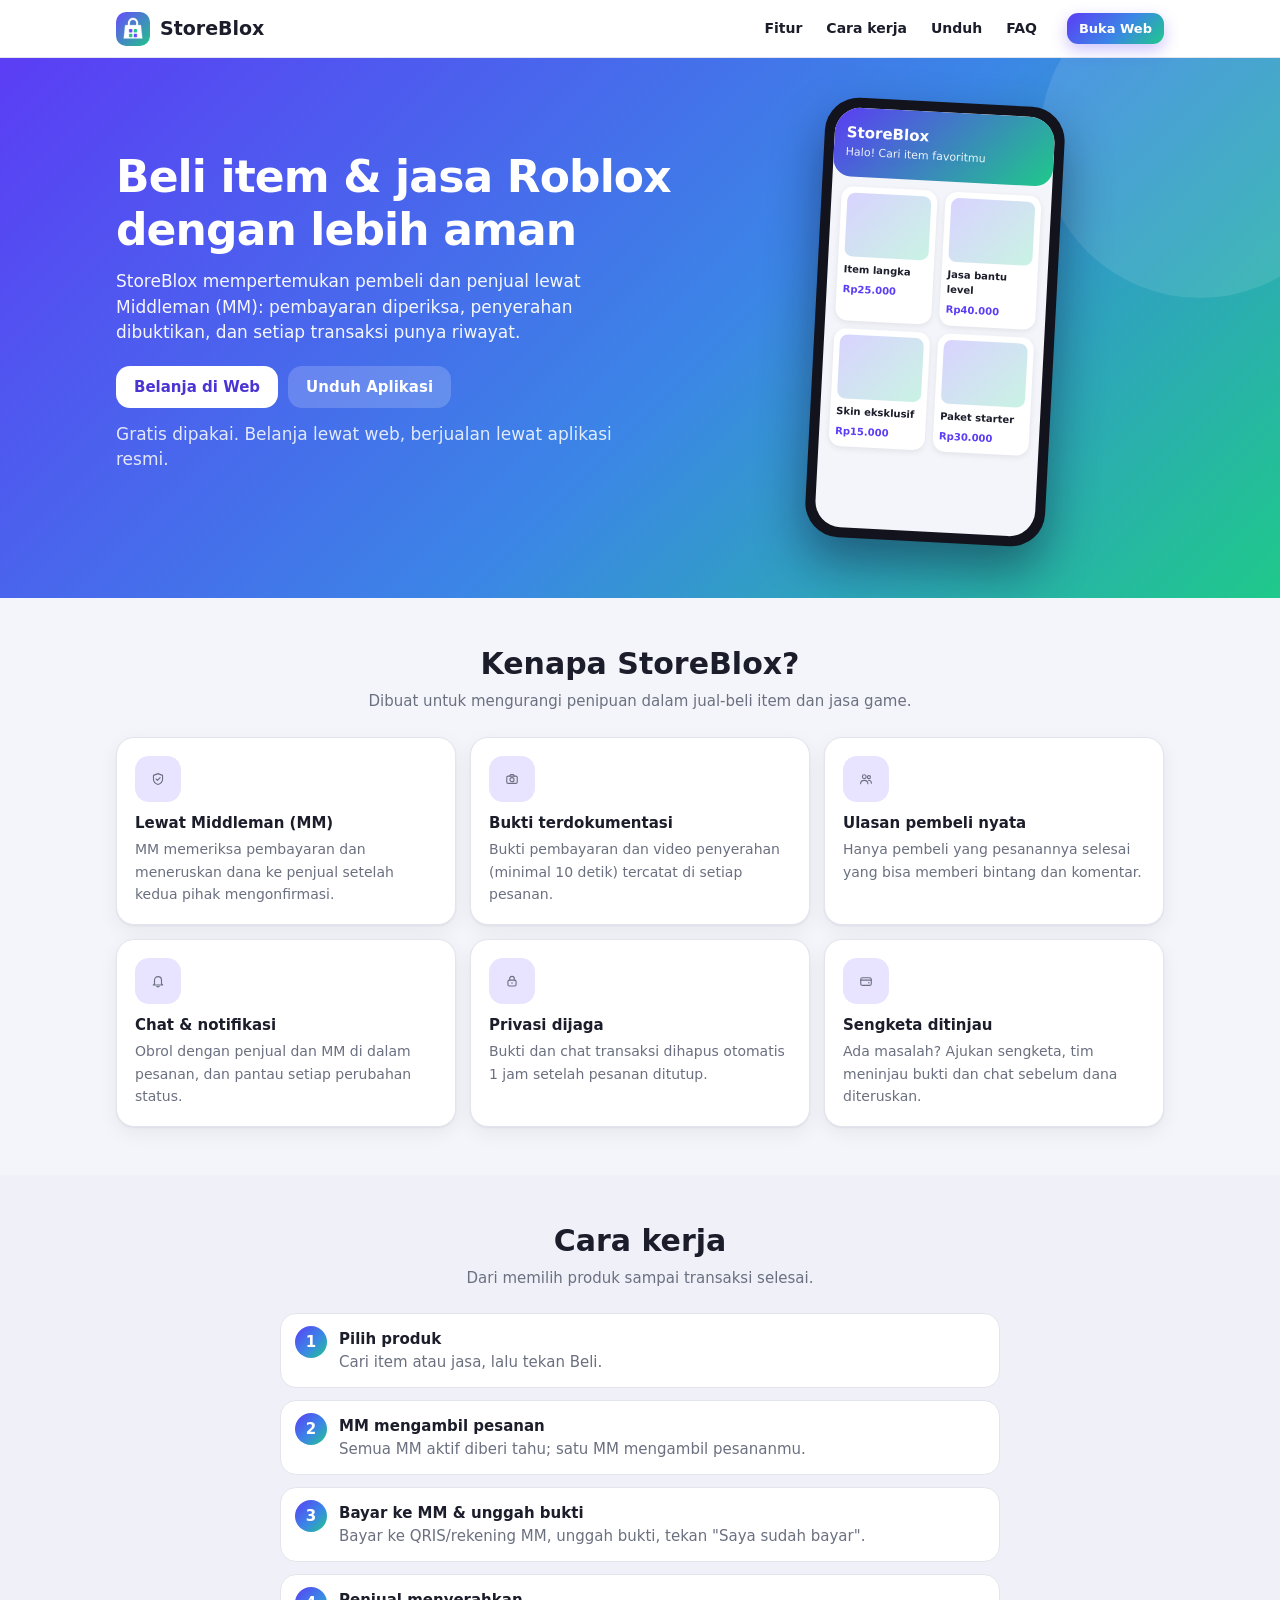
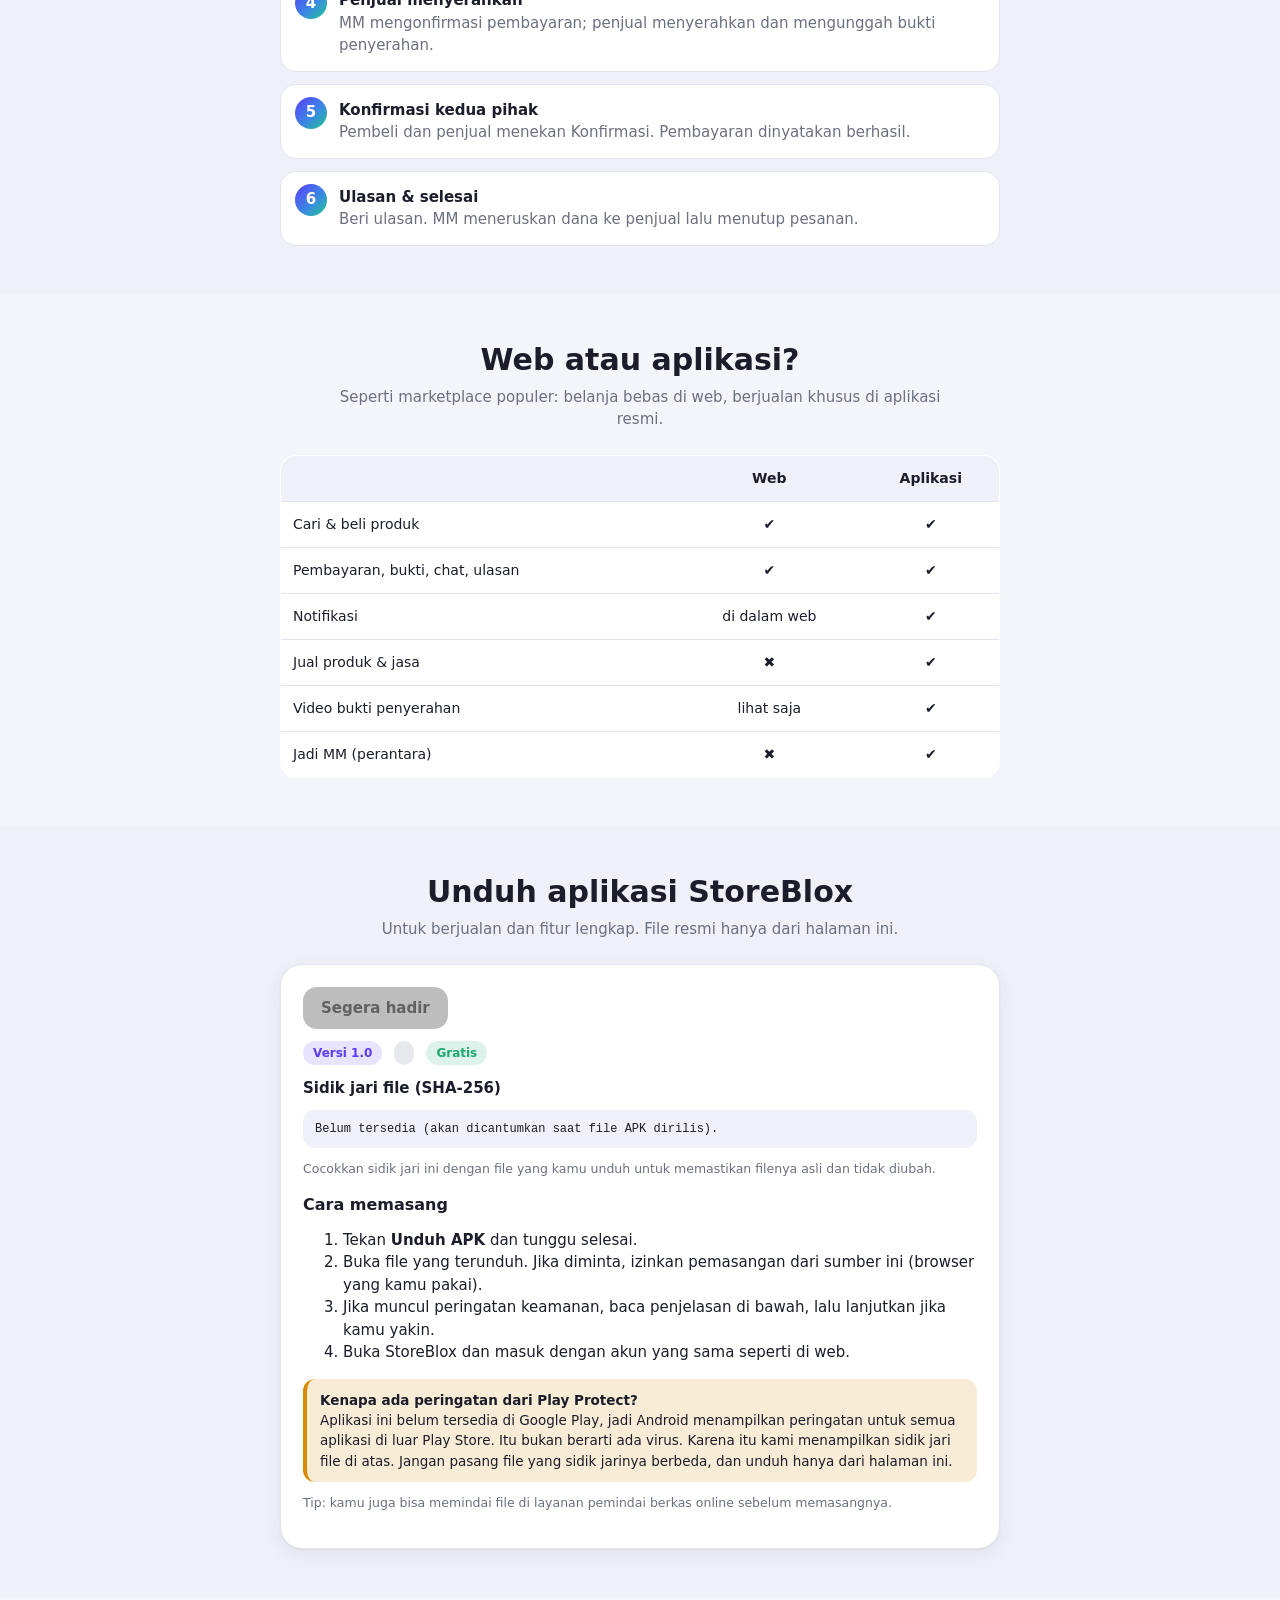
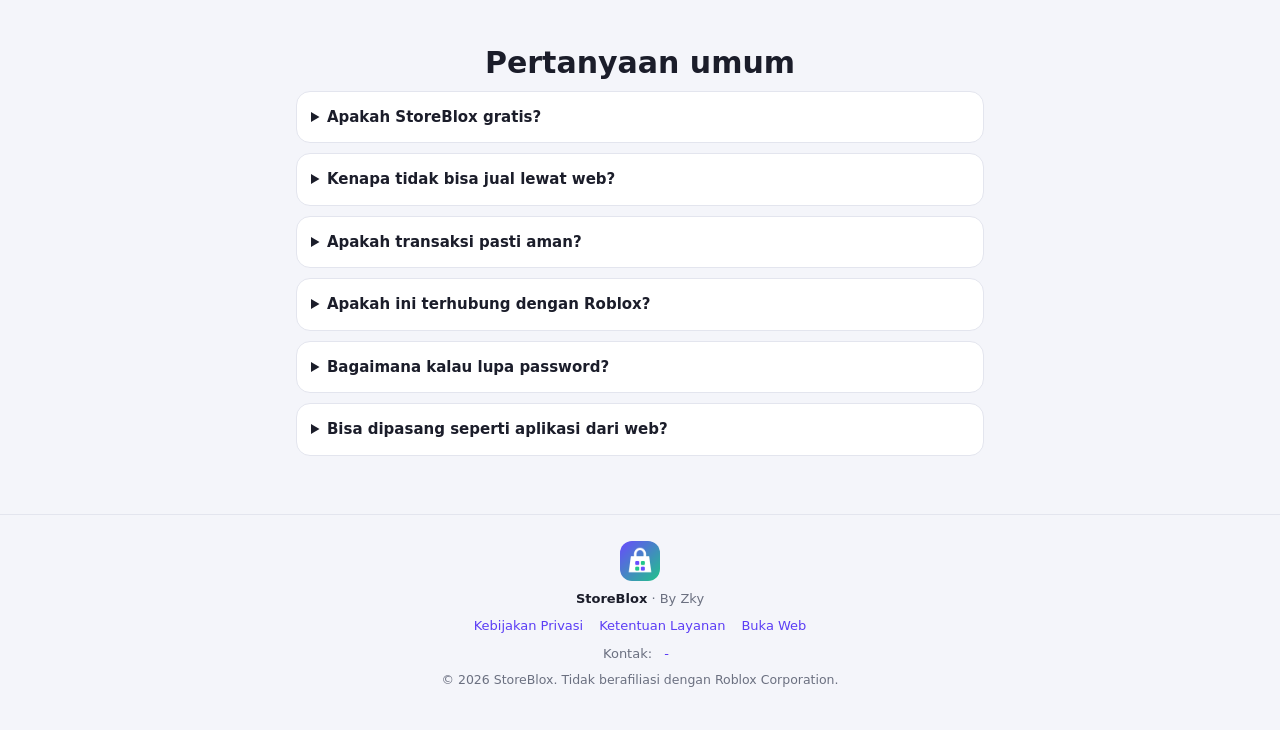
==== index.html @ efaf5c12 "Add files via upload" ====
<!doctype html>
<html lang="id">
<head>
<meta charset="utf-8">
<meta name="viewport" content="width=device-width,initial-scale=1,viewport-fit=cover">
<title>StoreBlox - Beli item &amp; jasa Roblox lewat MM</title>
<meta name="description" content="StoreBlox: marketplace produk dan jasa Roblox dengan Middleman (MM), bukti terdokumentasi, dan ulasan. Belanja lewat web, jual lewat aplikasi.">
<meta name="theme-color" content="#5b3df5">
<meta http-equiv="Content-Security-Policy" content="default-src 'self'; img-src 'self' data:; style-src 'self' 'unsafe-inline'; script-src 'self'; base-uri 'self'; form-action 'self'; object-src 'none'">
<link rel="canonical" href="GANTI_ALAMAT_SITUS/">
<meta property="og:type" content="website">
<meta property="og:title" content="StoreBlox - Beli item &amp; jasa Roblox lewat MM">
<meta property="og:description" content="Marketplace produk dan jasa Roblox dengan Middleman, bukti terdokumentasi, dan ulasan.">
<meta property="og:url" content="GANTI_ALAMAT_SITUS/">
<meta property="og:image" content="GANTI_ALAMAT_SITUS/og-image.png">
<meta name="twitter:card" content="summary_large_image">
<link rel="manifest" href="manifest.webmanifest">
<link rel="icon" href="favicon.png" type="image/png">
<link rel="apple-touch-icon" href="apple-touch-icon.png">
<link rel="stylesheet" href="style.css">
</head>
<body>
<header class="lnav"><div class="in">
  <a class="brand" href="index.html"><img src="icon-192.png" alt="" width="34" height="34"><span>StoreBlox</span></a>
  <nav><a href="#fitur">Fitur</a><a href="#cara">Cara kerja</a><a href="#unduh">Unduh</a><a href="#faq">FAQ</a></nav>
  <a class="btn btn-pri btn-sm cta" href="app.html">Buka Web</a>
</div></header>

<section class="lhero"><div class="wrap">
  <div>
    <h1>Beli item &amp; jasa Roblox dengan lebih aman</h1>
    <p>StoreBlox mempertemukan pembeli dan penjual lewat Middleman (MM): pembayaran diperiksa, penyerahan dibuktikan, dan setiap transaksi punya riwayat.</p>
    <div class="btns">
      <a class="btn btn-w" href="app.html">Belanja di Web</a>
      <a class="btn btn-o" href="#unduh">Unduh Aplikasi</a>
    </div>
    <p class="small" style="margin-top:14px;opacity:.85">Gratis dipakai. Belanja lewat web, berjualan lewat aplikasi resmi.</p>
  </div>
  <div class="phone" aria-hidden="true"><div class="scr">
    <div class="hb">StoreBlox<div style="font-weight:400;font-size:11px;opacity:.9">Halo! Cari item favoritmu</div></div>
    <div class="g">
      <div class="it"><i></i><b>Item langka</b><span>Rp25.000</span></div>
      <div class="it"><i></i><b>Jasa bantu level</b><span>Rp40.000</span></div>
      <div class="it"><i></i><b>Skin eksklusif</b><span>Rp15.000</span></div>
      <div class="it"><i></i><b>Paket starter</b><span>Rp30.000</span></div>
    </div>
  </div></div>
</div></section>

<section class="l" id="fitur"><div class="wrap">
  <h2>Kenapa StoreBlox?</h2>
  <p class="lead">Dibuat untuk mengurangi penipuan dalam jual-beli item dan jasa game.</p>
  <div class="feats">
    <div class="feat"><div class="ic"><span class="ico"><svg viewBox="0 0 24 24" aria-hidden="true"><path d="M12 2.8L19.8 5.8V11.8C19.8 16.3 16.5 19.8 12 21.4C7.5 19.8 4.2 16.3 4.2 11.8V5.8Z"/><path d="M8.6 12L11.1 14.5L15.6 9.6"/></svg></span></div><b>Lewat Middleman (MM)</b><span>MM memeriksa pembayaran dan meneruskan dana ke penjual setelah kedua pihak mengonfirmasi.</span></div>
    <div class="feat"><div class="ic"><span class="ico"><svg viewBox="0 0 24 24" aria-hidden="true"><rect x="3" y="7" width="18" height="12.5" rx="2.5"/><path d="M8 7L9.6 4.4H14.4L16 7"/><circle cx="12" cy="13.2" r="3.5"/></svg></span></div><b>Bukti terdokumentasi</b><span>Bukti pembayaran dan video penyerahan (minimal 10 detik) tercatat di setiap pesanan.</span></div>
    <div class="feat"><div class="ic"><span class="ico"><svg viewBox="0 0 24 24" aria-hidden="true"><circle cx="9" cy="8" r="3.2"/><path d="M2.8 20C2.8 16.3 5.4 14.4 9 14.4C12.6 14.4 15.2 16.3 15.2 20"/><circle cx="17" cy="8.8" r="2.6"/><path d="M16.2 14.2C19.2 14.2 21.2 16 21.2 19.4"/></svg></span></div><b>Ulasan pembeli nyata</b><span>Hanya pembeli yang pesanannya selesai yang bisa memberi bintang dan komentar.</span></div>
    <div class="feat"><div class="ic"><span class="ico"><svg viewBox="0 0 24 24" aria-hidden="true"><path d="M6 17V10.5A6 6 0 0 1 18 10.5V17L20 18.8H4Z"/><path d="M10 21.3Q12 23 14 21.3"/></svg></span></div><b>Chat &amp; notifikasi</b><span>Obrol dengan penjual dan MM di dalam pesanan, dan pantau setiap perubahan status.</span></div>
    <div class="feat"><div class="ic"><span class="ico"><svg viewBox="0 0 24 24" aria-hidden="true"><rect x="5" y="10.5" width="14" height="10" rx="2.5"/><path d="M8 10.5V8A4 4 0 0 1 16 8V10.5"/><circle class="f" cx="12" cy="15.3" r="1.3"/></svg></span></div><b>Privasi dijaga</b><span>Bukti dan chat transaksi dihapus otomatis 1 jam setelah pesanan ditutup.</span></div>
    <div class="feat"><div class="ic"><span class="ico"><svg viewBox="0 0 24 24" aria-hidden="true"><rect x="3" y="6.5" width="18" height="13" rx="3"/><path d="M3 10.5H21"/><circle class="f" cx="16.8" cy="15" r="1.3"/></svg></span></div><b>Sengketa ditinjau</b><span>Ada masalah? Ajukan sengketa, tim meninjau bukti dan chat sebelum dana diteruskan.</span></div>
  </div>
</div></section>

<section class="l" id="cara" style="background:var(--soft)"><div class="wrap">
  <h2>Cara kerja</h2>
  <p class="lead">Dari memilih produk sampai transaksi selesai.</p>
  <div class="steps">
    <div><b>Pilih produk</b><br><span class="muted">Cari item atau jasa, lalu tekan Beli.</span></div>
    <div><b>MM mengambil pesanan</b><br><span class="muted">Semua MM aktif diberi tahu; satu MM mengambil pesananmu.</span></div>
    <div><b>Bayar ke MM &amp; unggah bukti</b><br><span class="muted">Bayar ke QRIS/rekening MM, unggah bukti, tekan "Saya sudah bayar".</span></div>
    <div><b>Penjual menyerahkan</b><br><span class="muted">MM mengonfirmasi pembayaran; penjual menyerahkan dan mengunggah bukti penyerahan.</span></div>
    <div><b>Konfirmasi kedua pihak</b><br><span class="muted">Pembeli dan penjual menekan Konfirmasi. Pembayaran dinyatakan berhasil.</span></div>
    <div><b>Ulasan &amp; selesai</b><br><span class="muted">Beri ulasan. MM meneruskan dana ke penjual lalu menutup pesanan.</span></div>
  </div>
</div></section>

<section class="l"><div class="wrap">
  <h2>Web atau aplikasi?</h2>
  <p class="lead">Seperti marketplace populer: belanja bebas di web, berjualan khusus di aplikasi resmi.</p>
  <table class="cmp"><tr><th></th><th>Web</th><th>Aplikasi</th></tr>
    <tr><td>Cari &amp; beli produk</td><td>✔</td><td>✔</td></tr>
    <tr><td>Pembayaran, bukti, chat, ulasan</td><td>✔</td><td>✔</td></tr>
    <tr><td>Notifikasi</td><td>di dalam web</td><td>✔</td></tr>
    <tr><td>Jual produk &amp; jasa</td><td>✖</td><td>✔</td></tr>
    <tr><td>Video bukti penyerahan</td><td>lihat saja</td><td>✔</td></tr>
    <tr><td>Jadi MM (perantara)</td><td>✖</td><td>✔</td></tr>
  </table>
</div></section>

<section class="l" id="unduh" style="background:var(--soft)"><div class="wrap">
  <h2>Unduh aplikasi StoreBlox</h2>
  <p class="lead">Untuk berjualan dan fitur lengkap. File resmi hanya dari halaman ini.</p>
  <div class="dl">
    <a id="apkBtn" class="btn btn-pri btn-block" href="#unduh"><span class="ico"><svg viewBox="0 0 24 24" aria-hidden="true"><path d="M12 3.5V15M7 10.5L12 15.5L17 10.5M4.5 19.5H19.5"/></svg></span><span>Unduh APK</span></a>
    <div class="meta"><span class="chip" id="apkVer">Versi -</span><span class="chip k-sub" id="apkSize"></span><span class="chip k-ok">Gratis</span></div>
    <b>Sidik jari file (SHA-256)</b>
    <div class="hash"><code id="apkHash">-</code><button class="btn btn-soft btn-sm" id="copyHash" type="button">Salin</button></div>
    <p class="small muted">Cocokkan sidik jari ini dengan file yang kamu unduh untuk memastikan filenya asli dan tidak diubah.</p>
    <h3 style="font-size:16px;margin-top:16px">Cara memasang</h3>
    <ol>
      <li>Tekan <b>Unduh APK</b> dan tunggu selesai.</li>
      <li>Buka file yang terunduh. Jika diminta, izinkan pemasangan dari sumber ini (browser yang kamu pakai).</li>
      <li>Jika muncul peringatan keamanan, baca penjelasan di bawah, lalu lanjutkan jika kamu yakin.</li>
      <li>Buka StoreBlox dan masuk dengan akun yang sama seperti di web.</li>
    </ol>
    <div class="notice k-warn" style="margin-top:12px"><b>Kenapa ada peringatan dari Play Protect?</b><br>Aplikasi ini belum tersedia di Google Play, jadi Android menampilkan peringatan untuk semua aplikasi di luar Play Store. Itu bukan berarti ada virus. Karena itu kami menampilkan sidik jari file di atas. Jangan pasang file yang sidik jarinya berbeda, dan unduh hanya dari halaman ini.</div>
    <p class="small muted">Tip: kamu juga bisa memindai file di layanan pemindai berkas online sebelum memasangnya.</p>
  </div>
</div></section>

<section class="l faq" id="faq"><div class="wrap" style="max-width:720px">
  <h2>Pertanyaan umum</h2>
  <details><summary>Apakah StoreBlox gratis?</summary><p>Ya, memakai web dan aplikasi gratis.</p></details>
  <details><summary>Kenapa tidak bisa jual lewat web?</summary><p>Penjual perlu mengunggah foto, merekam video bukti penyerahan, dan menerima notifikasi pesanan, yang paling andal di aplikasi. Web dipakai untuk membeli.</p></details>
  <details><summary>Apakah transaksi pasti aman?</summary><p>Tidak ada sistem yang bisa menjamin 100%. StoreBlox mengurangi risiko lewat MM, bukti, dan peninjauan sengketa. Tetap ikuti aturan: jangan bagikan password, PIN, atau kode OTP, dan bayar hanya ke QRIS/rekening yang tertera di halaman pembayaran pesanan.</p></details>
  <details><summary>Apakah ini terhubung dengan Roblox?</summary><p>Tidak. StoreBlox tidak berafiliasi dengan Roblox Corporation. Jual-beli akun, password, cookie, atau token sesi dilarang.</p></details>
  <details><summary>Bagaimana kalau lupa password?</summary><p>Tekan "Lupa password?" di halaman masuk. Kami mengirim kode ke emailmu untuk membuat password baru.</p></details>
  <details><summary>Bisa dipasang seperti aplikasi dari web?</summary><p>Bisa. Buka <a href="app.html">versi web</a> di Chrome, lalu pilih "Tambahkan ke layar utama".</p></details>
</div></section>

<footer class="lf"><div class="wrap">
  <img src="icon-192.png" alt="" width="40" height="40" style="margin:0 auto 8px;border-radius:12px">
  <div><b style="color:var(--text)">StoreBlox</b> · By Zky</div>
  <div style="margin:8px 0"><a href="privacy.html">Kebijakan Privasi</a><a href="terms.html">Ketentuan Layanan</a><a href="app.html">Buka Web</a></div>
  <div>Kontak: <a id="contactMail" href="#">-</a></div>
  <div class="small" style="margin-top:8px">&copy; <span id="yr">2026</span> StoreBlox. Tidak berafiliasi dengan Roblox Corporation.</div>
</div></footer>
<script src="config.js"></script>
<script src="landing.js"></script>
</body>
</html>
---- style.css ----
/* StoreBlox web - gaya bersama (halaman utama dan aplikasi web) */
:root{
  --pri:#5b3df5;--pri2:#3e27c9;--acc:#1fc98a;--blue:#3b86e6;
  --bg:#f4f5fa;--card:#fff;--text:#1b1d2a;--sub:#6b7080;--line:#e3e5ee;
  --danger:#e5484d;--ok:#1fa971;--warn:#d98a00;--soft:#eff0f8;
  --pri-s:rgba(91,61,245,.14);--ok-s:rgba(31,169,113,.15);--warn-s:rgba(217,138,0,.16);--danger-s:rgba(229,72,77,.14);--sub-s:rgba(107,112,128,.16);
  --shadow:0 1px 2px rgba(20,20,50,.06),0 6px 20px rgba(20,20,50,.06);
  --r:16px;--grad:linear-gradient(135deg,#5b3df5 0%,#3b86e6 55%,#1fc98a 100%);
}
:root[data-theme="dark"]{
  --pri:#7c6bff;--pri2:#4a3bc4;--acc:#3dd68c;
  --bg:#0f1117;--card:#1a1d27;--text:#eceef5;--sub:#9aa0b4;--line:#2a2e3d;
  --danger:#ff6369;--ok:#3dd68c;--warn:#ffb224;--soft:#222637;
  --pri-s:rgba(124,107,255,.2);--ok-s:rgba(61,214,140,.18);--warn-s:rgba(255,178,36,.18);--danger-s:rgba(255,99,105,.18);--sub-s:rgba(154,160,180,.2);
  --shadow:0 1px 2px rgba(0,0,0,.4),0 6px 20px rgba(0,0,0,.35);
}
@media (prefers-color-scheme:dark){
  :root:not([data-theme="light"]){
    --pri:#7c6bff;--pri2:#4a3bc4;--acc:#3dd68c;
    --bg:#0f1117;--card:#1a1d27;--text:#eceef5;--sub:#9aa0b4;--line:#2a2e3d;
    --danger:#ff6369;--ok:#3dd68c;--warn:#ffb224;--soft:#222637;
    --pri-s:rgba(124,107,255,.2);--ok-s:rgba(61,214,140,.18);--warn-s:rgba(255,178,36,.18);--danger-s:rgba(255,99,105,.18);--sub-s:rgba(154,160,180,.2);
    --shadow:0 1px 2px rgba(0,0,0,.4),0 6px 20px rgba(0,0,0,.35);
  }
}
*{box-sizing:border-box;-webkit-tap-highlight-color:transparent}
html{scroll-behavior:smooth}
body{margin:0;background:var(--bg);color:var(--text);font:15px/1.5 system-ui,-apple-system,"Segoe UI",Roboto,Arial,sans-serif;-webkit-font-smoothing:antialiased}
a{color:var(--pri);text-decoration:none}
img{max-width:100%;display:block}
button,input,textarea,select{font:inherit;color:inherit}
h1,h2,h3{line-height:1.2;margin:0}
.wrap{width:100%;max-width:1080px;margin:0 auto;padding:0 16px}
.muted{color:var(--sub)}
.small{font-size:12.5px}
.center{text-align:center}
.hidden{display:none!important}

/* tombol */
.btn{display:inline-flex;align-items:center;justify-content:center;gap:8px;border:0;border-radius:14px;padding:12px 18px;font-weight:700;cursor:pointer;transition:transform .12s,box-shadow .12s,opacity .12s;text-decoration:none;line-height:1.2}
.btn:active{transform:scale(.96)}
.btn[disabled],.btn.disabled{opacity:.55;pointer-events:none}
.btn-pri{background:var(--grad);color:#fff;box-shadow:0 6px 16px rgba(91,61,245,.3)}
.btn-soft{background:var(--pri-s);color:var(--pri)}
.btn-ghost{background:transparent;color:var(--text);border:1px solid var(--line)}
.btn-danger{background:var(--danger-s);color:var(--danger)}
.btn-yellow{background:#ffc107;color:#000}
.btn-gray{background:#bdbdbd;color:#616161}
.btn-block{display:flex;width:100%}
.btn-sm{padding:8px 12px;font-size:13px;border-radius:11px}

/* ikon */
.ico{display:inline-flex;vertical-align:middle}
.ico svg{width:1em;height:1em;fill:none;stroke:currentColor;stroke-width:1.9;stroke-linecap:round;stroke-linejoin:round}
.ico svg .f{fill:currentColor;stroke:none}

/* kartu, chip */
.card{background:var(--card);border:1px solid var(--line);border-radius:var(--r);padding:14px;box-shadow:var(--shadow);margin:10px 0}
.chip{display:inline-block;padding:3px 10px;border-radius:999px;font-size:12px;font-weight:700;background:var(--pri-s);color:var(--pri);margin:2px 4px 2px 0}
.chip.k-ok{background:var(--ok-s);color:var(--ok)}.chip.k-warn{background:var(--warn-s);color:var(--warn)}.chip.k-danger{background:var(--danger-s);color:var(--danger)}.chip.k-sub{background:var(--sub-s);color:var(--sub)}
.chips{display:flex;gap:8px;overflow-x:auto;padding:4px 0 8px;scrollbar-width:none}
.chips::-webkit-scrollbar{display:none}
.chips .chip{white-space:nowrap;cursor:pointer;padding:7px 14px;font-size:13px;border:1px solid transparent;background:var(--soft);color:var(--text)}
.chips .chip.on{background:var(--grad);color:#fff}
.notice{border-radius:12px;padding:11px 13px;margin:10px 0;font-size:13.5px;background:var(--pri-s);color:var(--text);border-left:4px solid var(--pri)}
.notice.k-ok{background:var(--ok-s);border-left-color:var(--ok)}.notice.k-warn{background:var(--warn-s);border-left-color:var(--warn)}.notice.k-danger{background:var(--danger-s);border-left-color:var(--danger)}
.grid{display:grid;grid-template-columns:repeat(2,1fr);gap:12px}
@media (min-width:640px){.grid{grid-template-columns:repeat(3,1fr)}}
@media (min-width:900px){.grid{grid-template-columns:repeat(4,1fr)}}
h2.sec{font-size:17px;margin:20px 0 8px}

/* ====== APLIKASI WEB ====== */
#splash{position:fixed;top:0;right:0;bottom:0;left:0;z-index:100;display:flex;flex-direction:column;align-items:center;justify-content:center;background:linear-gradient(135deg,#5b3df5,#3b86e6 55%,#1fc98a);transition:opacity .4s}
#splash.out{opacity:0;pointer-events:none}
#splash .logo{width:112px;height:112px;animation:pop .7s cubic-bezier(.2,1.4,.4,1) both}
#splash .bot{position:absolute;bottom:44px;text-align:center}
#splash b{display:block;font-size:26px;color:#07070e;letter-spacing:.03em}
#splash span{font-size:13px;color:#2d3042}
@keyframes pop{from{transform:scale(.6);opacity:0}to{transform:scale(1);opacity:1}}
.topbar{position:sticky;top:0;z-index:20;background:var(--grad);color:#fff;border-radius:0 0 22px 22px;box-shadow:0 4px 18px rgba(40,30,120,.25)}
.topbar .in{display:flex;align-items:center;gap:10px;max-width:1080px;margin:0 auto;padding:12px 14px 14px}
.brand{display:flex;align-items:center;gap:10px;color:#fff;font-weight:800;font-size:19px}
.brand img{width:34px;height:34px;border-radius:10px;background:#fff}
.tb-search{flex:1;display:none}
.tb-search input{width:100%;border:0;border-radius:12px;padding:10px 14px;background:rgba(255,255,255,.95);color:#1b1d2a;outline:0}
@media (min-width:760px){.tb-search{display:block}.nav-d{display:flex!important}}
.nav-d{display:none;gap:4px}
.nav-d a{color:#fff;padding:8px 12px;border-radius:10px;font-weight:600;font-size:14px;opacity:.9}
.nav-d a.on{background:rgba(255,255,255,.2);opacity:1}
.tb-sp{flex:1}
.ib{position:relative;background:rgba(255,255,255,.18);border:0;color:#fff;width:40px;height:40px;border-radius:12px;font-size:21px;cursor:pointer;display:inline-flex;align-items:center;justify-content:center}
.ib .badge{position:absolute;top:-4px;right:-4px;min-width:18px;height:18px;border-radius:9px;background:#ffc107;color:#000;font-size:11px;font-weight:800;display:flex;align-items:center;justify-content:center;padding:0 4px}
main{max-width:1080px;margin:0 auto;padding:14px 14px 96px}
.bnav{position:fixed;left:0;right:0;bottom:0;z-index:20;display:flex;background:var(--card);border-top:1px solid var(--line);padding:6px 4px calc(6px + env(safe-area-inset-bottom))}
@media (min-width:760px){.bnav{display:none}main{padding-bottom:40px}}
.bnav a{flex:1;display:flex;flex-direction:column;align-items:center;gap:2px;color:var(--sub);font-size:11px;padding:4px 0;border-radius:14px;transition:transform .15s}
.bnav a .ico{font-size:24px;padding:3px 16px;border-radius:14px;transition:background .2s,transform .25s}
.bnav a.on{color:var(--pri);font-weight:700}
.bnav a.on .ico{background:var(--pri-s);animation:bounce .3s}
.bnav a:active{transform:scale(.94)}
@keyframes bounce{0%{transform:scale(.8)}60%{transform:scale(1.1)}100%{transform:scale(1)}}
.hero{background:var(--grad);color:#fff;border-radius:22px;padding:20px;box-shadow:0 10px 26px rgba(91,61,245,.28);position:relative;overflow:hidden}
.hero:after{content:"";position:absolute;right:-40px;top:-40px;width:160px;height:160px;border-radius:50%;background:rgba(255,255,255,.12)}
.hero h1{font-size:22px}.hero p{margin:6px 0 0;opacity:.92}
.pcard{background:var(--card);border:1px solid var(--line);border-radius:var(--r);overflow:hidden;box-shadow:var(--shadow);cursor:pointer;transition:transform .15s;display:flex;flex-direction:column}
.pcard:active{transform:scale(.97)}
.pcard .im{position:relative;height:0;padding-bottom:100%;background:var(--soft);color:var(--sub);font-size:34px;overflow:hidden}
.pcard .im>*{position:absolute;left:0;top:0;width:100%;height:100%}
.pcard .im .ico{display:flex;align-items:center;justify-content:center}
.pcard .im img{object-fit:cover}
.pcard .bd{padding:10px 11px 12px}
.pcard .t{font-weight:700;font-size:14px;display:-webkit-box;-webkit-line-clamp:2;-webkit-box-orient:vertical;overflow:hidden;min-height:2.6em}
.pcard .p{color:var(--pri);font-weight:800;margin-top:4px}
.pcard .s{font-size:12px;color:var(--sub);margin-top:2px}
.gal .main{position:relative;height:0;padding-bottom:75%;border-radius:18px;overflow:hidden;background:var(--soft);font-size:48px;color:var(--sub)}
.gal .main>*{position:absolute;left:0;top:0;width:100%;height:100%}
.gal .main .ico{display:flex;align-items:center;justify-content:center}
.gal .main img{object-fit:contain;background:#000}
.gal .th{display:flex;gap:8px;margin-top:8px;overflow-x:auto}
.gal .th img{width:64px;height:64px;object-fit:cover;border-radius:10px;border:2px solid transparent;cursor:pointer}
.gal .th img.on{border-color:var(--pri)}
.price{font-size:26px;font-weight:800;color:var(--pri);margin:6px 0}
.row{display:flex;align-items:center;gap:12px;padding:12px;background:var(--card);border:1px solid var(--line);border-radius:var(--r);margin:8px 0;box-shadow:var(--shadow);cursor:pointer;transition:transform .15s}
.row:active{transform:scale(.98)}
.row .ic{width:44px;height:44px;border-radius:14px;background:var(--pri-s);color:var(--pri);display:flex;align-items:center;justify-content:center;font-size:22px;flex:none}
.row .tx{flex:1;min-width:0}.row .tx b{display:block}.row .tx span{display:block;color:var(--sub);font-size:12.5px;white-space:pre-line}
.row .ch{color:var(--sub);font-size:18px}
.field{display:flex;align-items:center;gap:10px;background:var(--soft);border:1.5px solid transparent;border-radius:14px;padding:0 12px;margin:10px 0;transition:border-color .15s,background .15s}
.field:focus-within{background:var(--card);border-color:var(--pri)}
.field .ico{color:var(--sub);font-size:20px}
.field input,.field textarea{flex:1;border:0;background:transparent;outline:0;padding:14px 0;min-width:0}
.field textarea{resize:vertical;min-height:90px}
.field.ta{align-items:flex-start}.field.ta .ico{margin-top:14px}
.eye{background:none;border:0;cursor:pointer;color:var(--sub);font-size:20px;display:flex}
.otp input{text-align:center;font-size:28px;font-weight:800;letter-spacing:.3em}
.err{color:var(--danger);font-size:13.5px;min-height:20px;margin:4px 0}
.auth{max-width:440px;margin:0 auto}
.auth .hero{display:flex;align-items:center;gap:14px;margin:6px 0 4px}
.auth .hero img{width:58px;height:58px;border-radius:16px;background:#fff;flex:none;position:relative;z-index:1}
.auth .hero div{position:relative;z-index:1}
.auth h2{font-size:24px;margin:20px 0 6px}
.split{display:flex;gap:8px}.split>*{flex:1}
.pills{display:flex;justify-content:center;gap:10px;margin:18px 0}
.pill{display:inline-flex;align-items:center;gap:6px;background:var(--pri-s);color:var(--pri);border:0;border-radius:20px;padding:8px 14px;font-weight:700;font-size:12.5px;cursor:pointer}
.badge-ic{width:72px;height:72px;border-radius:26px;background:linear-gradient(135deg,#5b3df5,#1fc98a);color:#fff;display:flex;align-items:center;justify-content:center;font-size:34px;margin:22px auto 6px;box-shadow:0 8px 20px rgba(91,61,245,.3)}
.ldr{display:inline-block;width:46px;height:46px;position:relative;animation:spin 1.8s linear infinite}
.ldr i{position:absolute;width:15px;height:15px;border-radius:5px;animation:pulse 1.8s ease-in-out infinite}
.ldr i:nth-child(1){left:3px;top:3px;background:#5b3df5}
.ldr i:nth-child(2){right:3px;top:3px;background:#3b86e6;animation-delay:.3s}
.ldr i:nth-child(3){right:3px;bottom:3px;background:#2fb7a2;animation-delay:.6s}
.ldr i:nth-child(4){left:3px;bottom:3px;background:#1fc98a;animation-delay:.9s}
@keyframes spin{to{transform:rotate(360deg)}}
@keyframes pulse{0%,100%{transform:scale(.6)}50%{transform:scale(1)}}
.load{display:flex;justify-content:center;padding:40px 0}
.scrim{position:fixed;top:0;right:0;bottom:0;left:0;z-index:60;background:rgba(0,0,0,.5);display:flex;align-items:center;justify-content:center;padding:16px;animation:fade .18s}
@keyframes fade{from{opacity:0}to{opacity:1}}
.scrim.bottom{align-items:flex-end}
.modal{background:var(--card);border-radius:22px;padding:20px;width:100%;max-width:440px;box-shadow:0 20px 50px rgba(0,0,0,.35);animation:up .25s cubic-bezier(.2,.9,.3,1.1);max-height:90vh;overflow:auto}
@keyframes up{from{transform:translateY(30px);opacity:0}to{transform:none;opacity:1}}
.modal h3{font-size:18px;margin-bottom:8px}
.modal .acts{display:flex;gap:8px;margin-top:14px}.modal .acts .btn{flex:1}
.success{width:120px;height:120px;margin:0 auto}
.success circle{fill:none;stroke:#1fc98a;stroke-width:6;stroke-linecap:round;stroke-dasharray:283;stroke-dashoffset:283;animation:dash .55s ease forwards;transform:rotate(-90deg);transform-origin:50% 50%}
.success path{fill:none;stroke:#1fc98a;stroke-width:7;stroke-linecap:round;stroke-linejoin:round;stroke-dasharray:70;stroke-dashoffset:70;animation:dash .4s .45s ease forwards}
@keyframes dash{to{stroke-dashoffset:0}}
#toasts{position:fixed;left:0;right:0;bottom:84px;z-index:90;display:flex;flex-direction:column;align-items:center;gap:8px;pointer-events:none}
.toast{background:#1b1d2a;color:#fff;padding:10px 16px;border-radius:12px;font-size:14px;max-width:90%;box-shadow:0 8px 20px rgba(0,0,0,.3);animation:up .2s}
.toast.bad{background:#b3262b}.toast.good{background:#13795b}
.bub{max-width:82%;padding:8px 12px;border-radius:14px;margin:6px 0;background:var(--soft);font-size:14px;white-space:pre-wrap;word-break:break-word}
.bub small{display:block;color:var(--sub);font-size:11px;margin-bottom:2px}
.bub.me{margin-left:auto;background:var(--pri-s)}
.stars{color:#f5a623;letter-spacing:2px}
.starpick{display:flex;gap:6px;justify-content:center;font-size:34px;margin:10px 0}
.starpick span{cursor:pointer;color:var(--line)}.starpick span.on{color:#f5a623}
.proof img,.proof video{width:100%;border-radius:12px;max-height:340px;object-fit:contain;background:#000}
.qr{max-width:300px;margin:8px auto;border-radius:14px;background:#fff;padding:8px}
.tl{border-left:2px solid var(--line);margin:8px 0 8px 8px;padding-left:14px}
.tl div{margin:8px 0;position:relative}.tl div:before{content:"";position:absolute;left:-20px;top:6px;width:10px;height:10px;border-radius:50%;background:var(--pri)}
.tl b{display:block}.tl span{color:var(--sub);font-size:12.5px}
.sellbox{background:var(--grad);color:#fff;border-radius:var(--r);padding:16px;margin:14px 0}
.sellbox .btn{background:#fff;color:var(--pri);margin-top:10px}

/* ====== HALAMAN UTAMA (index.html) ====== */
.lnav{position:sticky;top:0;z-index:30;background:var(--card);border-bottom:1px solid var(--line)}
.lnav .in{display:flex;align-items:center;gap:12px;max-width:1080px;margin:0 auto;padding:10px 16px}
.lnav .brand{color:var(--text)}
.lnav nav{display:none;gap:4px;margin-left:auto}
.lnav nav a{color:var(--text);padding:8px 10px;border-radius:10px;font-weight:600;font-size:14px}
.lnav .cta{margin-left:auto}
@media (min-width:820px){.lnav nav{display:flex}.lnav .cta{margin-left:8px}}
.lhero{background:var(--grad);color:#fff;padding:44px 0 56px;position:relative;overflow:hidden}
.lhero:before{content:"";position:absolute;right:-80px;top:-80px;width:320px;height:320px;border-radius:50%;background:rgba(255,255,255,.1)}
.lhero .wrap{display:grid;gap:28px;align-items:center;position:relative}
@media (min-width:820px){.lhero .wrap{grid-template-columns:1.1fr .9fr}}
.lhero h1{font-size:clamp(28px,5vw,44px);letter-spacing:-.02em}
.lhero p{font-size:17px;opacity:.95;margin:12px 0 20px;max-width:520px}
.lhero .btns{display:flex;gap:10px;flex-wrap:wrap}
.lhero .btn-w{background:#fff;color:#4a35d4}
.lhero .btn-o{background:rgba(255,255,255,.18);color:#fff}
.phone{width:240px;margin:0 auto;border-radius:34px;background:#12131c;padding:10px;box-shadow:0 24px 50px rgba(10,10,40,.45);transform:rotate(3deg)}
.phone .scr{border-radius:26px;background:#f4f5fa;overflow:hidden;height:420px;color:#1b1d2a}
.phone .hb{background:linear-gradient(135deg,#5b3df5,#1fc98a);color:#fff;padding:14px 12px 16px;border-radius:0 0 18px 18px;font-weight:800}
.phone .g{display:grid;grid-template-columns:1fr 1fr;gap:8px;padding:10px}
.phone .it{background:#fff;border-radius:12px;padding:6px;box-shadow:0 2px 6px rgba(0,0,0,.08)}
.phone .it i{display:block;height:64px;border-radius:8px;background:linear-gradient(135deg,#d9d3ff,#c9f3e3)}
.phone .it b{display:block;font-size:10px;margin-top:5px}.phone .it span{font-size:10px;color:#5b3df5;font-weight:800}
section.l{padding:48px 0}
section.l h2{font-size:clamp(22px,3.5vw,30px);text-align:center;margin-bottom:8px}
section.l .lead{text-align:center;color:var(--sub);max-width:620px;margin:0 auto 24px}
.feats{display:grid;gap:14px;grid-template-columns:1fr}
@media (min-width:640px){.feats{grid-template-columns:repeat(2,1fr)}}
@media (min-width:920px){.feats{grid-template-columns:repeat(3,1fr)}}
.feat{background:var(--card);border:1px solid var(--line);border-radius:18px;padding:18px;box-shadow:var(--shadow)}
.feat .ic{width:46px;height:46px;border-radius:14px;background:var(--pri-s);color:var(--pri);display:flex;align-items:center;justify-content:center;font-size:24px;margin-bottom:10px}
.feat b{display:block;margin-bottom:4px}.feat span{color:var(--sub);font-size:14px}
.steps{counter-reset:s;display:grid;gap:12px;max-width:720px;margin:0 auto}
.steps div{counter-increment:s;background:var(--card);border:1px solid var(--line);border-radius:16px;padding:14px 14px 14px 58px;position:relative}
.steps div:before{content:counter(s);position:absolute;left:14px;top:12px;width:32px;height:32px;border-radius:50%;background:var(--grad);color:#fff;font-weight:800;display:flex;align-items:center;justify-content:center}
.cmp{width:100%;max-width:720px;margin:0 auto;border-collapse:collapse;background:var(--card);border-radius:16px;overflow:hidden;border:1px solid var(--line)}
.cmp th,.cmp td{padding:12px;border-bottom:1px solid var(--line);text-align:center;font-size:14px}
.cmp th:first-child,.cmp td:first-child{text-align:left}
.cmp th{background:var(--soft)}
.dl{background:var(--card);border:1px solid var(--line);border-radius:22px;padding:22px;max-width:720px;margin:0 auto;box-shadow:var(--shadow)}
.dl .meta{display:flex;gap:8px;flex-wrap:wrap;margin:10px 0}
.hash{display:flex;gap:8px;align-items:center;background:var(--soft);border-radius:12px;padding:10px 12px;margin:10px 0}
.hash code{flex:1;word-break:break-all;font-size:12px}
.faq details{background:var(--card);border:1px solid var(--line);border-radius:14px;margin:10px 0;padding:0 14px}
.faq summary{cursor:pointer;padding:14px 0;font-weight:700}
.faq details p{margin:0 0 14px;color:var(--sub)}
footer.lf{border-top:1px solid var(--line);padding:26px 0 40px;text-align:center;color:var(--sub);font-size:13px}
footer.lf a{margin:0 8px}
.doc{max-width:760px;margin:0 auto;padding:20px 16px 60px}
.doc h1{font-size:28px;margin:10px 0}.doc h2{font-size:19px;margin:24px 0 6px}.doc p,.doc li{color:var(--text)}
.doc .warn{background:var(--warn-s);border-left:4px solid var(--warn);border-radius:10px;padding:10px 12px;margin:12px 0;font-size:14px}
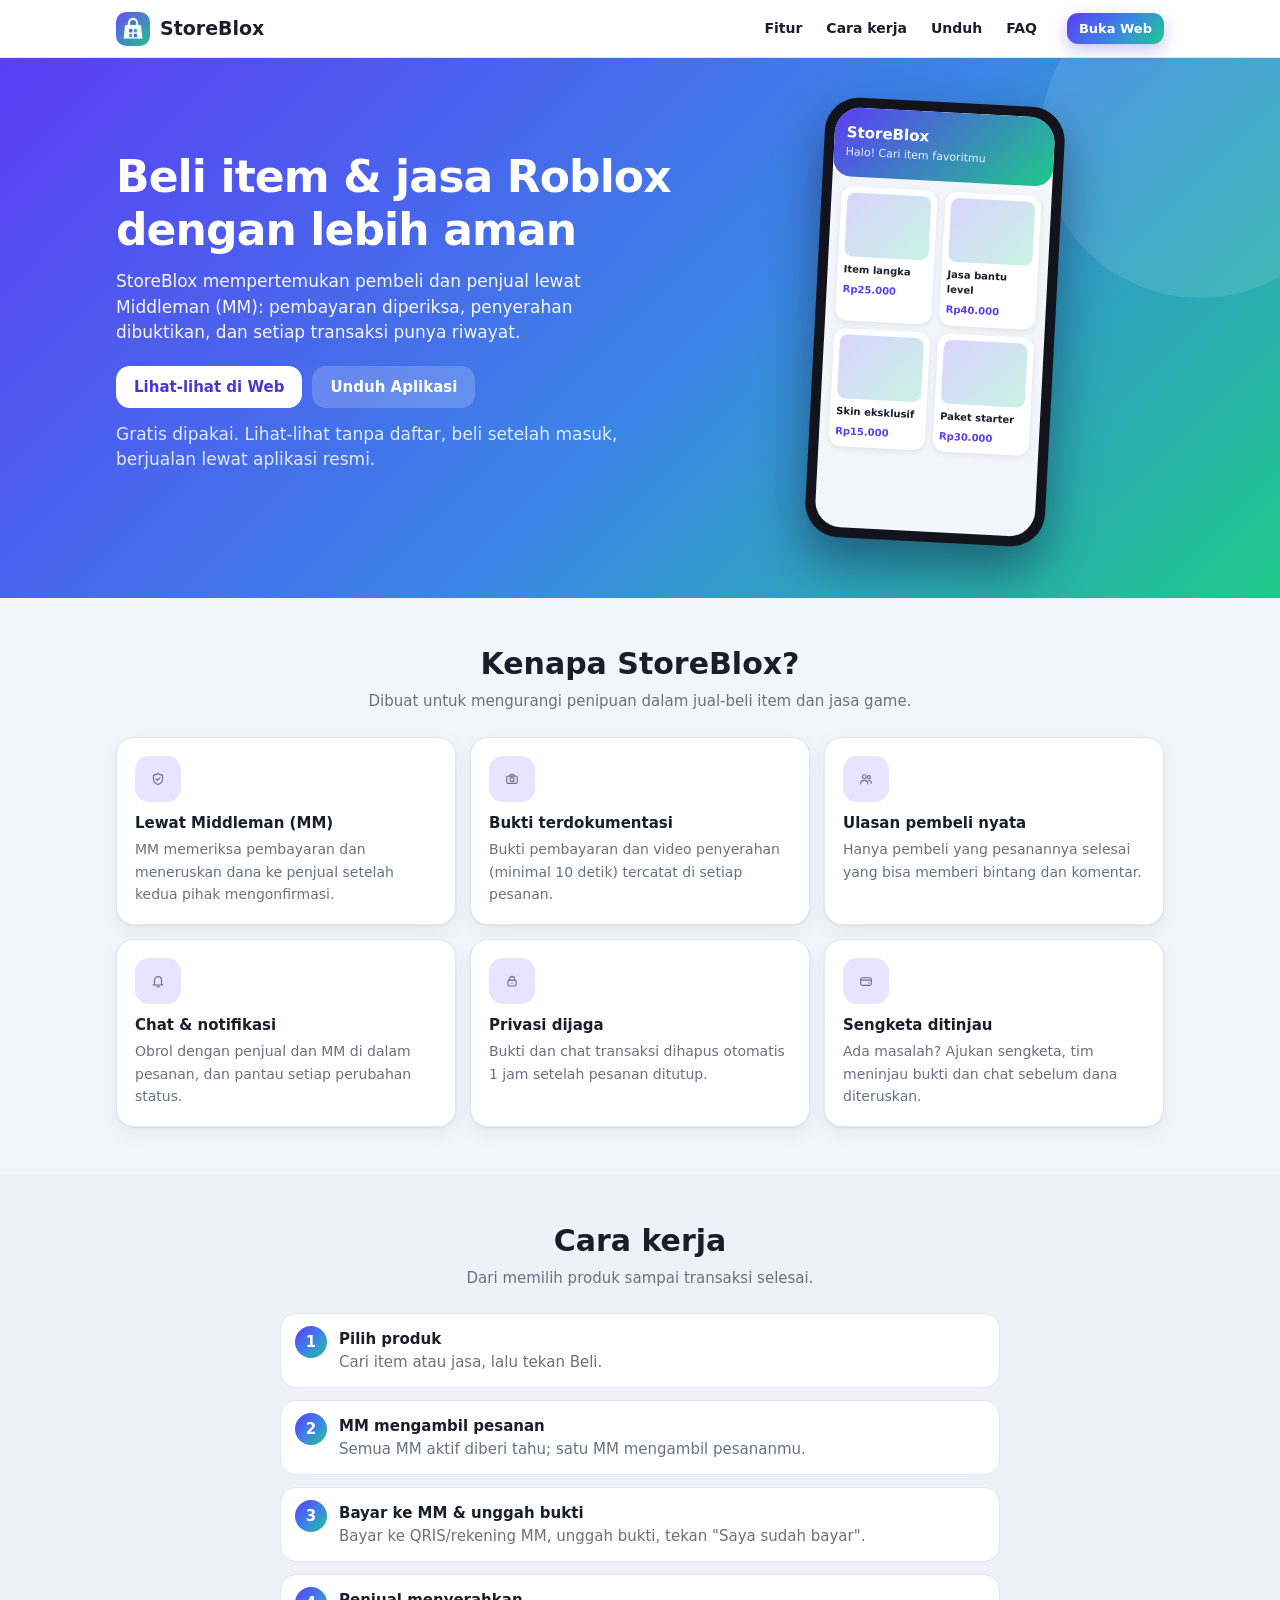
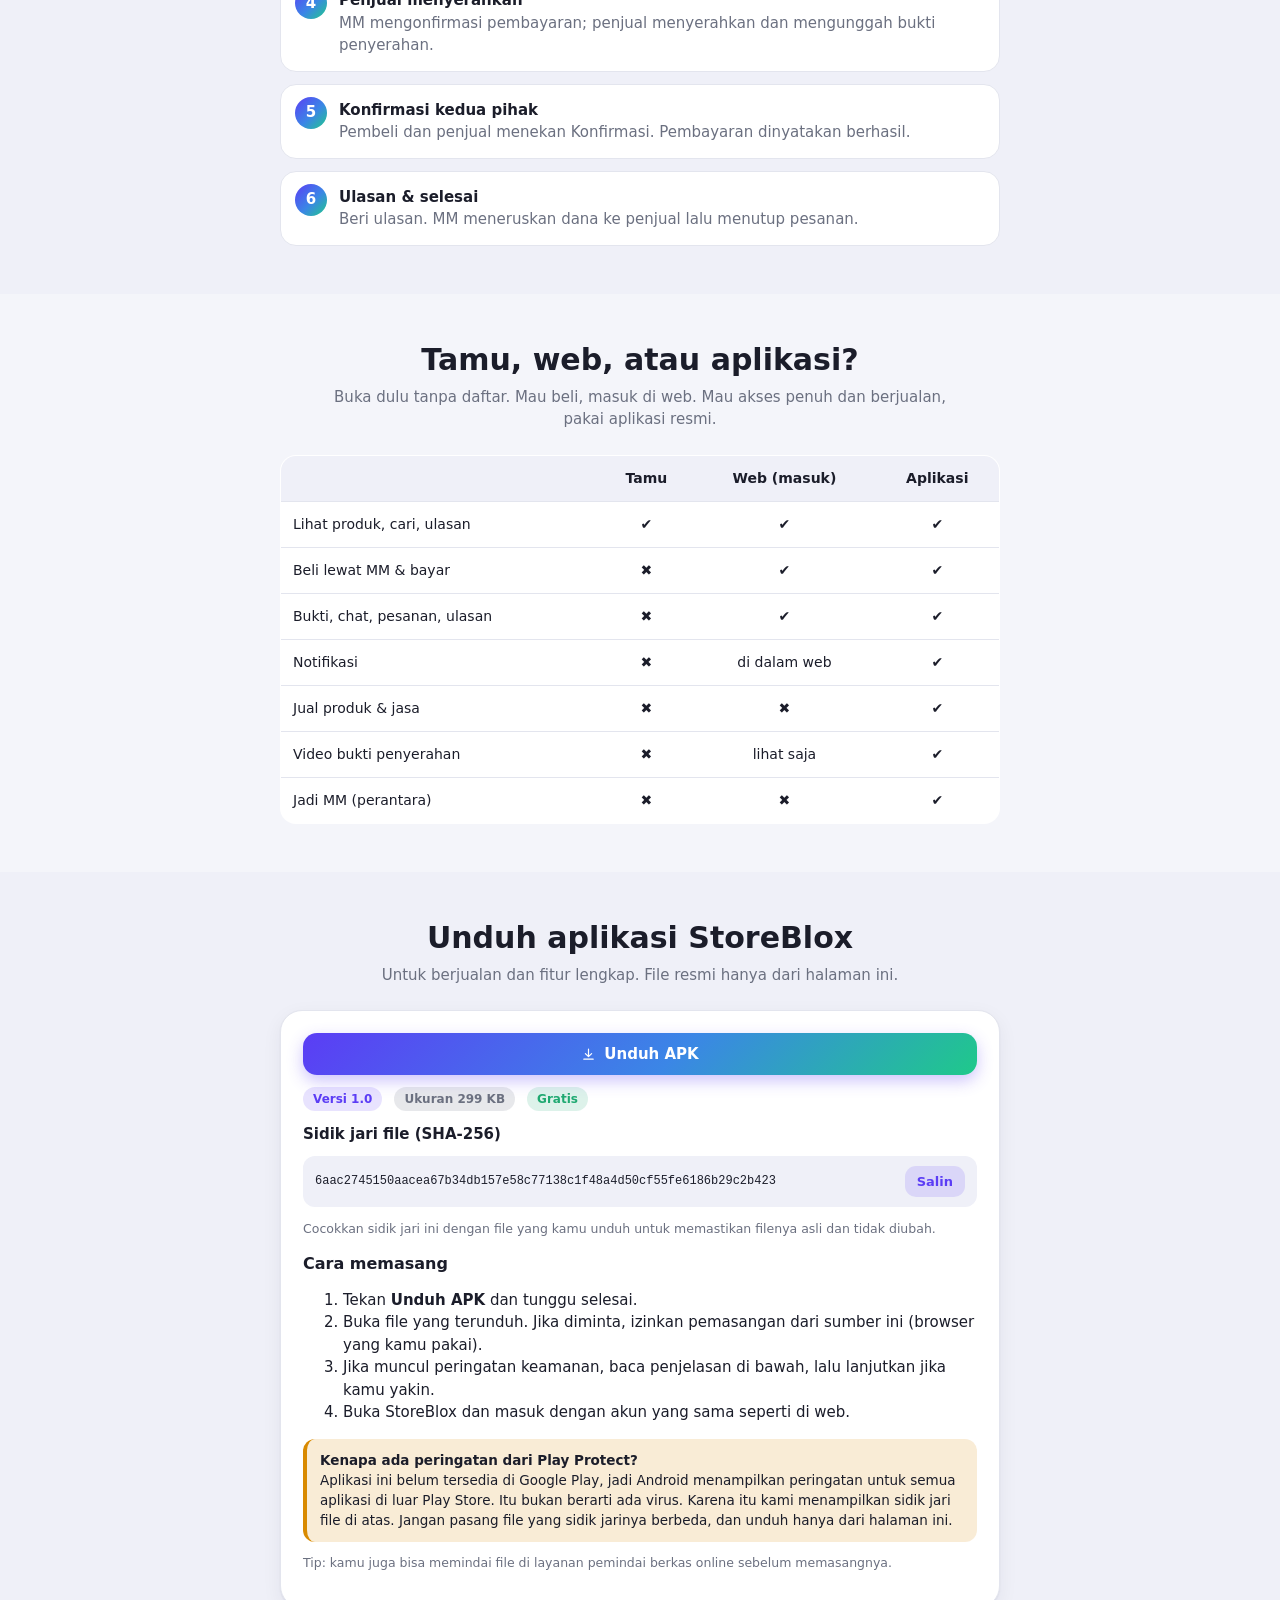
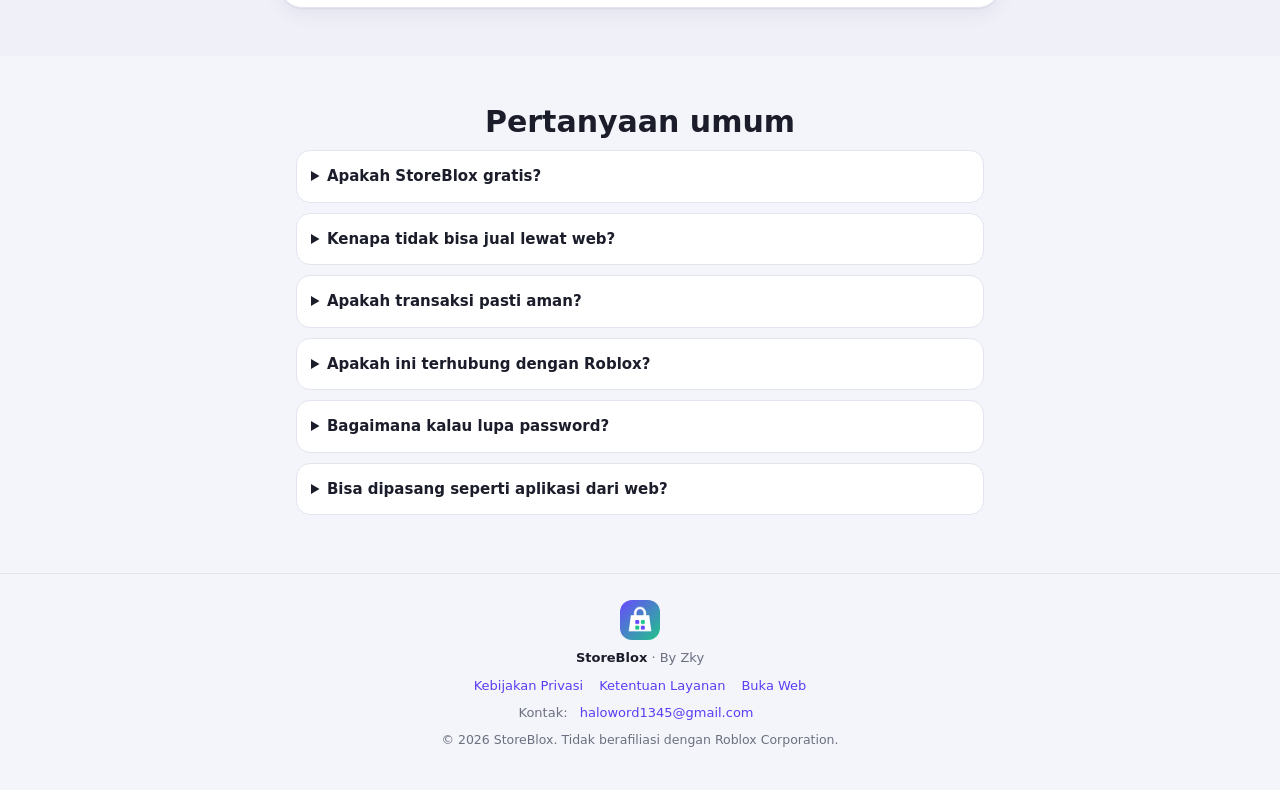
==== commit 20fee39a: "Add files via upload" ====
--- a/index.html
+++ b/index.html
@@ -3,16 +3,16 @@
 <head>
 <meta charset="utf-8">
 <meta name="viewport" content="width=device-width,initial-scale=1,viewport-fit=cover">
-<title>StoreBlox - Beli item &amp; jasa Roblox lewat MM</title>
-<meta name="description" content="StoreBlox: marketplace produk dan jasa Roblox dengan Middleman (MM), bukti terdokumentasi, dan ulasan. Belanja lewat web, jual lewat aplikasi.">
+<title>StoreBlox (StorBlox) - Beli item &amp; jasa Roblox lewat MM</title>
+<meta name="description" content="StoreBlox (disingkat StorBlox): marketplace produk dan jasa Roblox dengan Middleman (MM), bukti terdokumentasi, dan ulasan. Belanja lewat web, jual lewat aplikasi.">
 <meta name="theme-color" content="#5b3df5">
 <meta http-equiv="Content-Security-Policy" content="default-src 'self'; img-src 'self' data:; style-src 'self' 'unsafe-inline'; script-src 'self'; base-uri 'self'; form-action 'self'; object-src 'none'">
-<link rel="canonical" href="GANTI_ALAMAT_SITUS/">
+<link rel="canonical" href="https://storblox404.github.io/storblox.github.io/">
 <meta property="og:type" content="website">
 <meta property="og:title" content="StoreBlox - Beli item &amp; jasa Roblox lewat MM">
 <meta property="og:description" content="Marketplace produk dan jasa Roblox dengan Middleman, bukti terdokumentasi, dan ulasan.">
-<meta property="og:url" content="GANTI_ALAMAT_SITUS/">
-<meta property="og:image" content="GANTI_ALAMAT_SITUS/og-image.png">
+<meta property="og:url" content="https://storblox404.github.io/storblox.github.io/">
+<meta property="og:image" content="https://storblox404.github.io/storblox.github.io/og-image.png">
 <meta name="twitter:card" content="summary_large_image">
 <link rel="manifest" href="manifest.webmanifest">
 <link rel="icon" href="favicon.png" type="image/png">
@@ -31,10 +31,10 @@
     <h1>Beli item &amp; jasa Roblox dengan lebih aman</h1>
     <p>StoreBlox mempertemukan pembeli dan penjual lewat Middleman (MM): pembayaran diperiksa, penyerahan dibuktikan, dan setiap transaksi punya riwayat.</p>
     <div class="btns">
-      <a class="btn btn-w" href="app.html">Belanja di Web</a>
+      <a class="btn btn-w" href="app.html">Lihat-lihat di Web</a>
       <a class="btn btn-o" href="#unduh">Unduh Aplikasi</a>
     </div>
-    <p class="small" style="margin-top:14px;opacity:.85">Gratis dipakai. Belanja lewat web, berjualan lewat aplikasi resmi.</p>
+    <p class="small" style="margin-top:14px;opacity:.85">Gratis dipakai. Lihat-lihat tanpa daftar, beli setelah masuk, berjualan lewat aplikasi resmi.</p>
   </div>
   <div class="phone" aria-hidden="true"><div class="scr">
     <div class="hb">StoreBlox<div style="font-weight:400;font-size:11px;opacity:.9">Halo! Cari item favoritmu</div></div>
@@ -74,15 +74,16 @@
 </div></section>
 
 <section class="l"><div class="wrap">
-  <h2>Web atau aplikasi?</h2>
-  <p class="lead">Seperti marketplace populer: belanja bebas di web, berjualan khusus di aplikasi resmi.</p>
-  <table class="cmp"><tr><th></th><th>Web</th><th>Aplikasi</th></tr>
-    <tr><td>Cari &amp; beli produk</td><td>✔</td><td>✔</td></tr>
-    <tr><td>Pembayaran, bukti, chat, ulasan</td><td>✔</td><td>✔</td></tr>
-    <tr><td>Notifikasi</td><td>di dalam web</td><td>✔</td></tr>
-    <tr><td>Jual produk &amp; jasa</td><td>✖</td><td>✔</td></tr>
-    <tr><td>Video bukti penyerahan</td><td>lihat saja</td><td>✔</td></tr>
-    <tr><td>Jadi MM (perantara)</td><td>✖</td><td>✔</td></tr>
+  <h2>Tamu, web, atau aplikasi?</h2>
+  <p class="lead">Buka dulu tanpa daftar. Mau beli, masuk di web. Mau akses penuh dan berjualan, pakai aplikasi resmi.</p>
+  <table class="cmp"><tr><th></th><th>Tamu</th><th>Web (masuk)</th><th>Aplikasi</th></tr>
+    <tr><td>Lihat produk, cari, ulasan</td><td>✔</td><td>✔</td><td>✔</td></tr>
+    <tr><td>Beli lewat MM &amp; bayar</td><td>✖</td><td>✔</td><td>✔</td></tr>
+    <tr><td>Bukti, chat, pesanan, ulasan</td><td>✖</td><td>✔</td><td>✔</td></tr>
+    <tr><td>Notifikasi</td><td>✖</td><td>di dalam web</td><td>✔</td></tr>
+    <tr><td>Jual produk &amp; jasa</td><td>✖</td><td>✖</td><td>✔</td></tr>
+    <tr><td>Video bukti penyerahan</td><td>✖</td><td>lihat saja</td><td>✔</td></tr>
+    <tr><td>Jadi MM (perantara)</td><td>✖</td><td>✖</td><td>✔</td></tr>
   </table>
 </div></section>
 
--- a/style.css
+++ b/style.css
@@ -232,3 +232,24 @@
 .doc{max-width:760px;margin:0 auto;padding:20px 16px 60px}
 .doc h1{font-size:28px;margin:10px 0}.doc h2{font-size:19px;margin:24px 0 6px}.doc p,.doc li{color:var(--text)}
 .doc .warn{background:var(--warn-s);border-left:4px solid var(--warn);border-radius:10px;padding:10px 12px;margin:12px 0;font-size:14px}
+
+/* ===== Mode tamu & tingkat akses (tamu / web / aplikasi) ===== */
+.guestbar{display:flex;align-items:center;gap:12px;background:var(--card);border:1px solid var(--line);border-radius:var(--r);padding:12px;margin:12px 0;box-shadow:var(--shadow)}
+.guestbar .gb-ic{width:42px;height:42px;border-radius:14px;background:var(--pri-s);color:var(--pri);display:flex;align-items:center;justify-content:center;font-size:22px;flex:none}
+.guestbar .gb-tx{flex:1;min-width:0}
+.guestbar .gb-tx b{display:block;font-size:14px}
+.guestbar .gb-tx .small{color:var(--sub)}
+.guestbar .btn{background:var(--grad);color:#fff;flex:none}
+.gbtn{background:rgba(255,255,255,.95);color:var(--pri)}
+.tiers{display:grid;gap:8px;margin:12px 0 4px;text-align:left}
+.tier{display:flex;gap:12px;align-items:flex-start;padding:11px 12px;border:1px solid var(--line);border-radius:14px;background:var(--soft)}
+.tier.on{border-color:var(--pri);background:var(--pri-s)}
+.tier .ti{width:38px;height:38px;border-radius:12px;background:var(--card);color:var(--pri);display:flex;align-items:center;justify-content:center;font-size:20px;flex:none}
+.tier .tx{flex:1;min-width:0}
+.tier .tx b{font-size:14px}
+.tier .pct{display:inline-block;margin-left:8px;padding:1px 8px;border-radius:999px;font-size:11px;font-weight:800;background:var(--pri-s);color:var(--pri)}
+.tier.on .pct{background:var(--pri);color:#fff}
+.gate-ic{width:64px;height:64px;border-radius:22px;margin:0 auto 10px;background:var(--grad);color:#fff;display:flex;align-items:center;justify-content:center;font-size:30px;box-shadow:0 10px 24px rgba(91,61,245,.35)}
+.locked{display:flex;align-items:center;gap:8px;padding:11px 13px;margin:10px 0;border:1px dashed var(--line);border-radius:12px;color:var(--sub);font-size:13.5px}
+.locked .ico{color:var(--pri);font-size:18px}
+.cmp th:nth-child(n+2),.cmp td:nth-child(n+2){text-align:center}
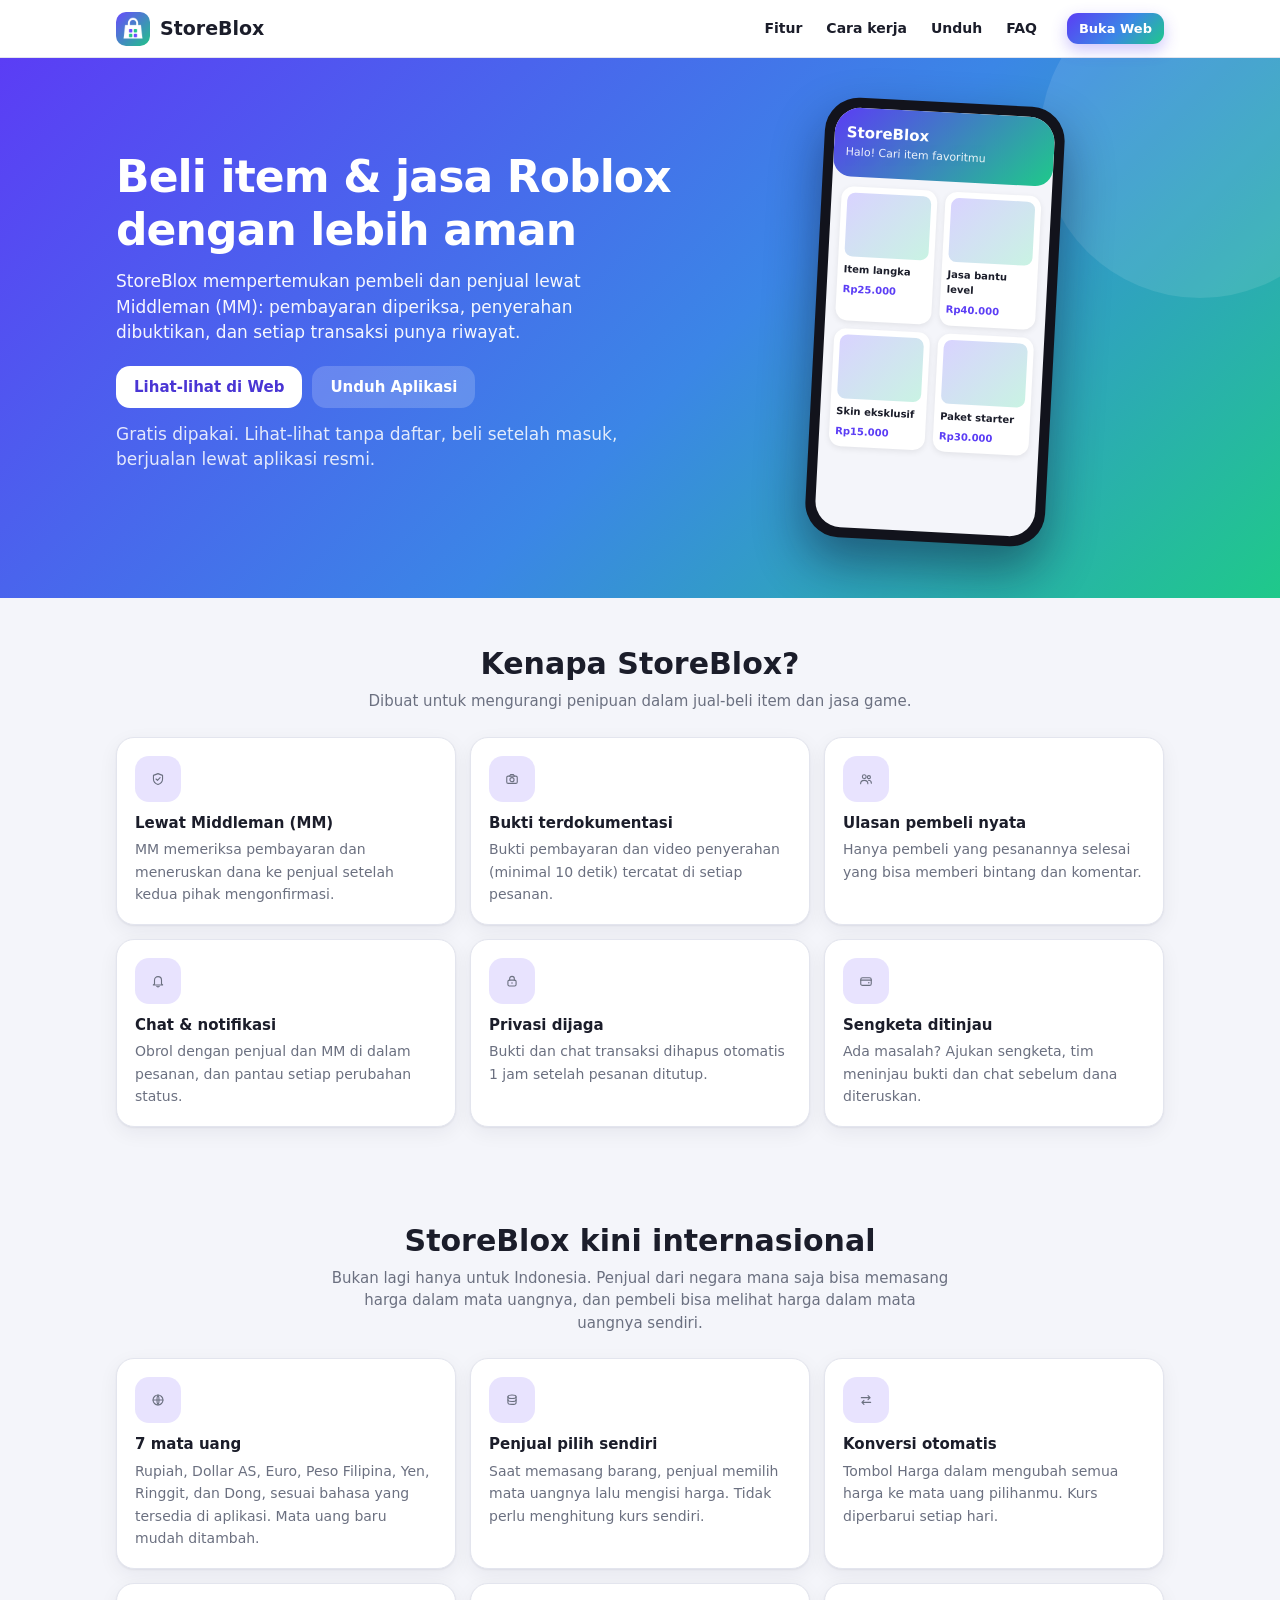
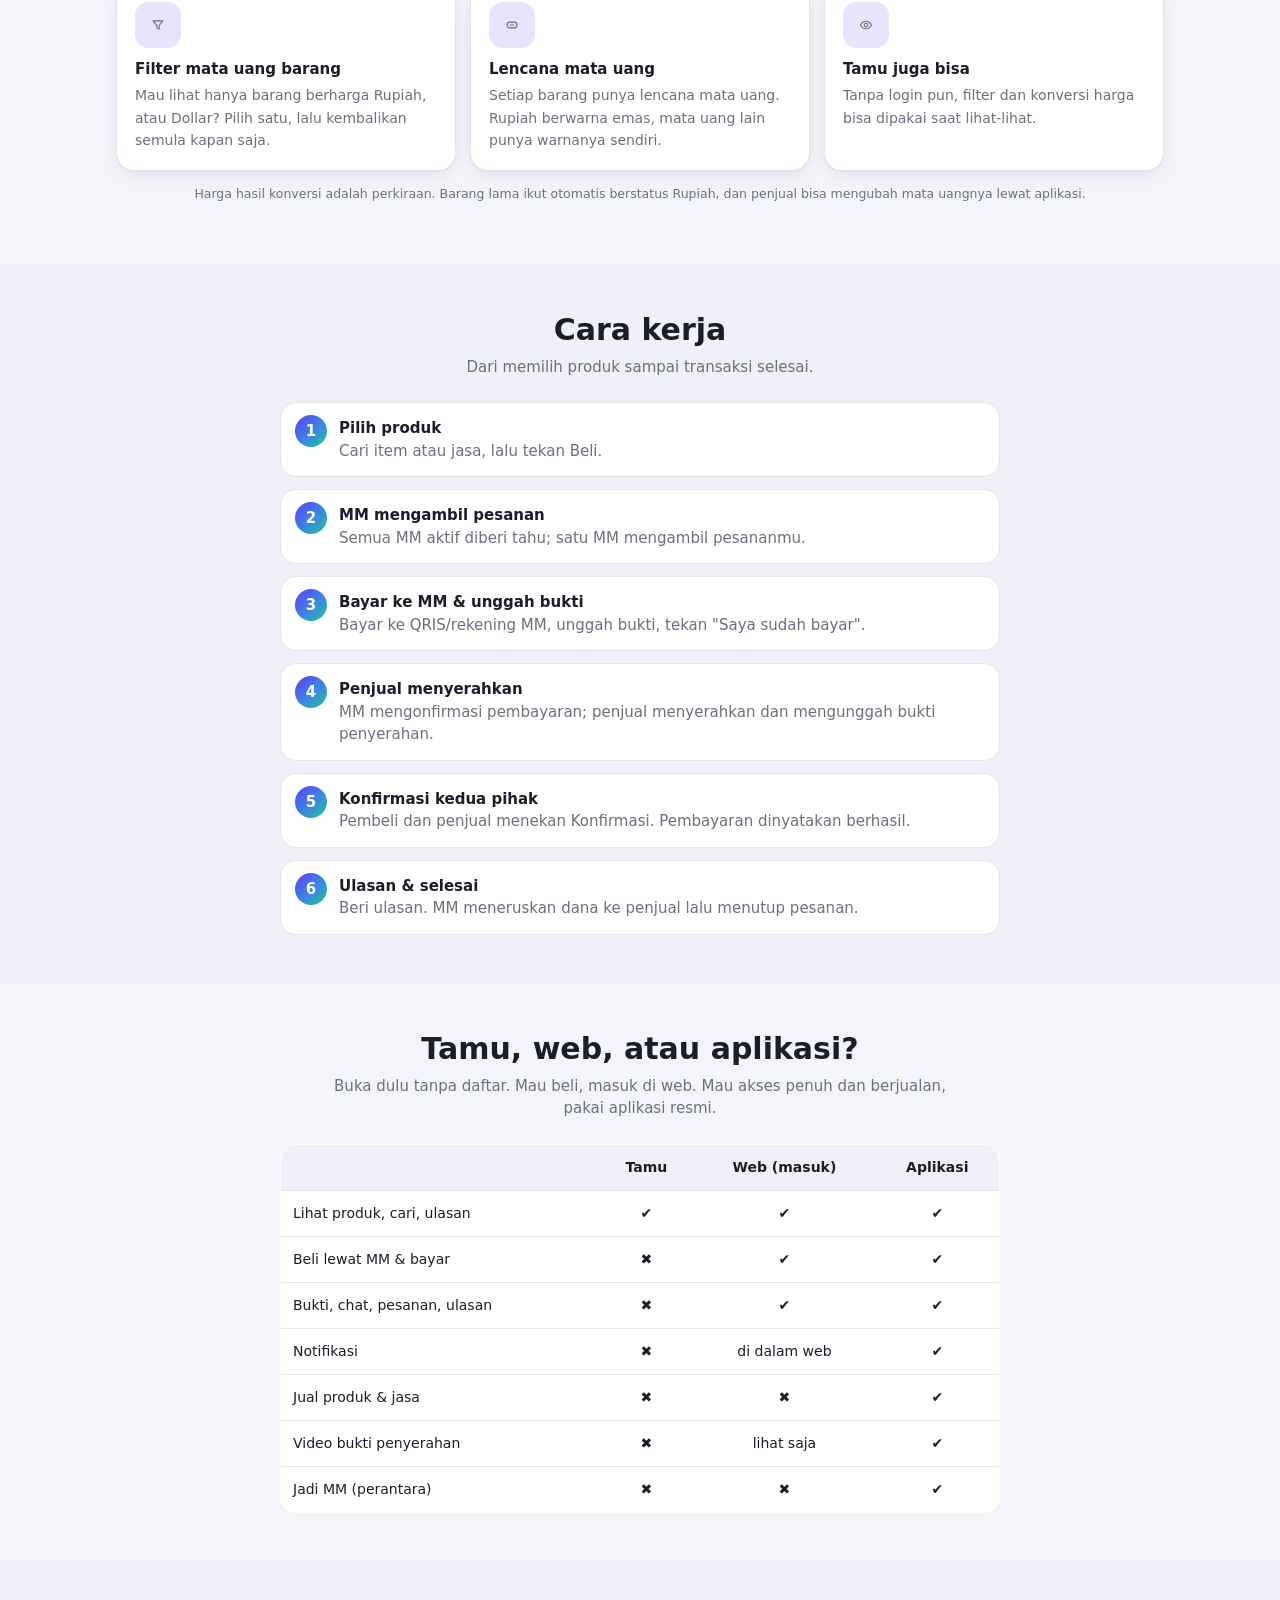
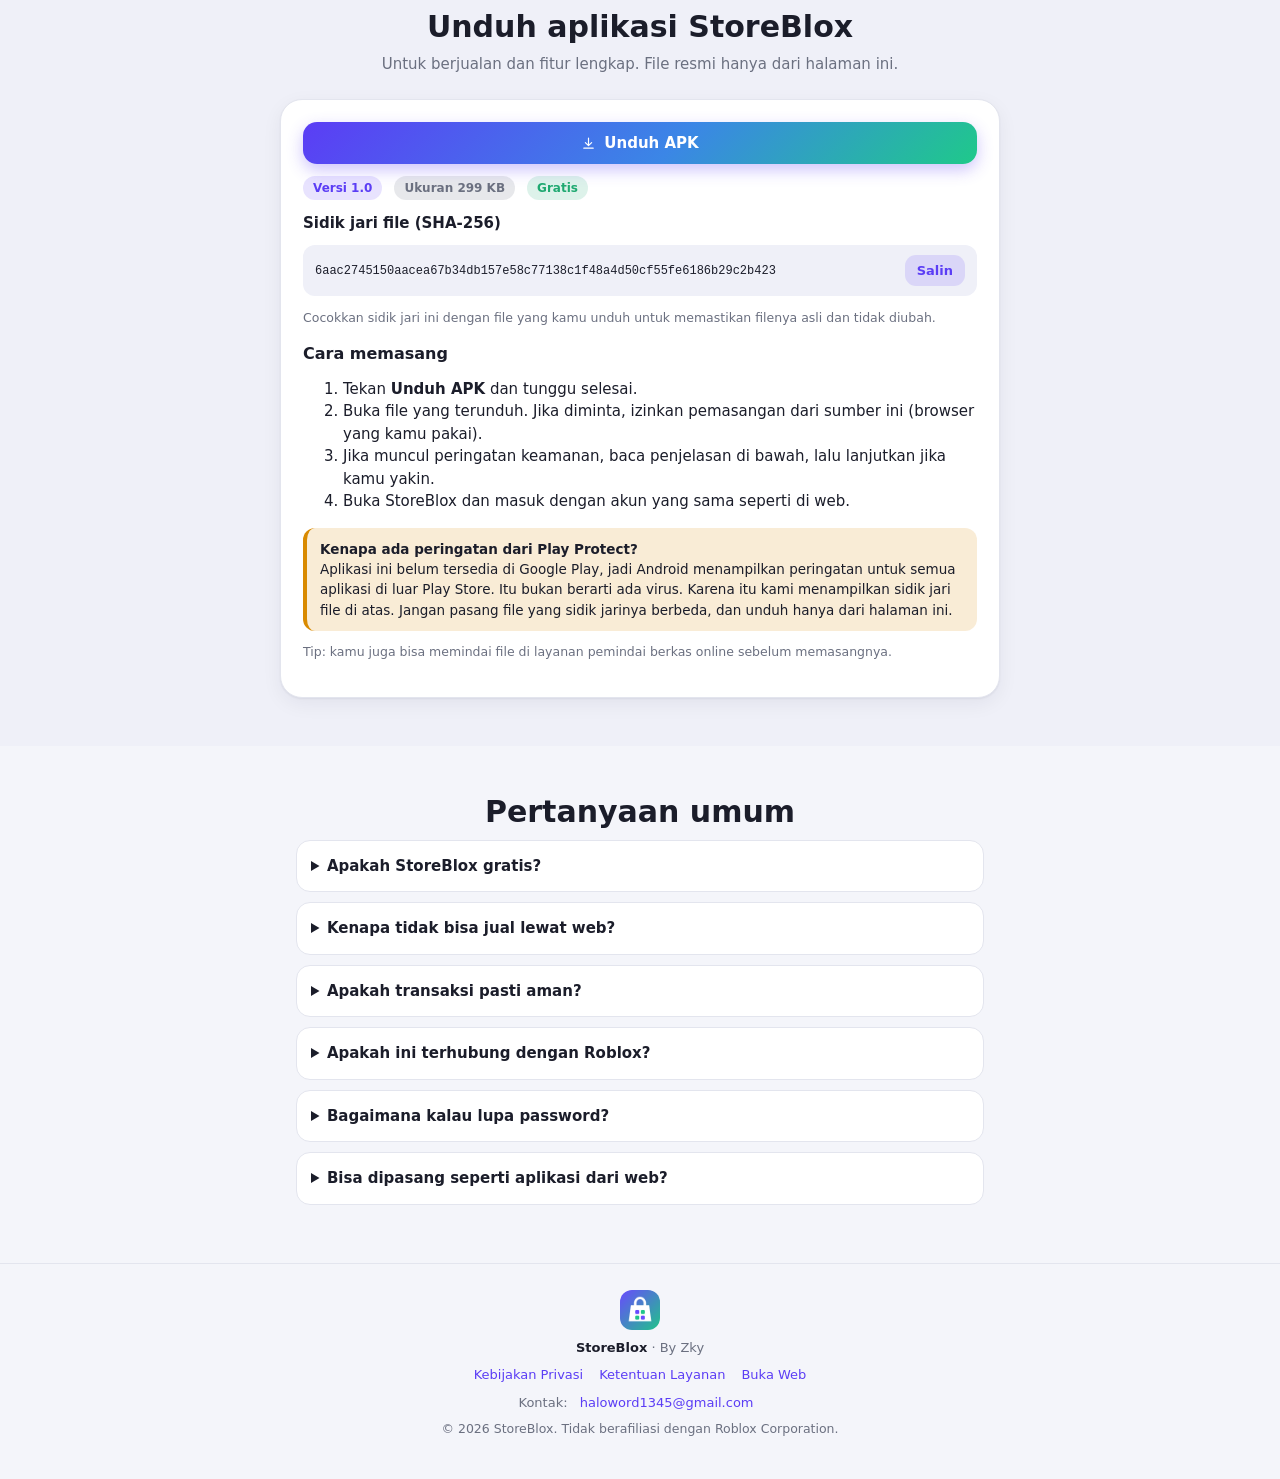
==== commit ac92a257: "Add files via upload" ====
--- a/index.html
+++ b/index.html
@@ -3,21 +3,58 @@
 <head>
 <meta charset="utf-8">
 <meta name="viewport" content="width=device-width,initial-scale=1,viewport-fit=cover">
-<title>StoreBlox (StorBlox) - Beli item &amp; jasa Roblox lewat MM</title>
-<meta name="description" content="StoreBlox (disingkat StorBlox): marketplace produk dan jasa Roblox dengan Middleman (MM), bukti terdokumentasi, dan ulasan. Belanja lewat web, jual lewat aplikasi.">
+<title>StoreBlox (StorBlox) - Marketplace Item &amp; Jasa Roblox</title>
+<meta name="description" content="StoreBlox (StorBlox): marketplace item dan jasa Roblox dengan Middleman, bukti terdokumentasi, dan ulasan. Lihat-lihat gratis di web, jual lewat aplikasi.">
+<meta name="robots" content="index,follow,max-image-preview:large">
 <meta name="theme-color" content="#5b3df5">
 <meta http-equiv="Content-Security-Policy" content="default-src 'self'; img-src 'self' data:; style-src 'self' 'unsafe-inline'; script-src 'self'; base-uri 'self'; form-action 'self'; object-src 'none'">
 <link rel="canonical" href="https://storblox404.github.io/storblox.github.io/">
 <meta property="og:type" content="website">
+<meta property="og:site_name" content="StoreBlox">
+<meta property="og:locale" content="id_ID">
 <meta property="og:title" content="StoreBlox - Beli item &amp; jasa Roblox lewat MM">
 <meta property="og:description" content="Marketplace produk dan jasa Roblox dengan Middleman, bukti terdokumentasi, dan ulasan.">
 <meta property="og:url" content="https://storblox404.github.io/storblox.github.io/">
 <meta property="og:image" content="https://storblox404.github.io/storblox.github.io/og-image.png">
+<meta property="og:image:alt" content="StoreBlox - marketplace item dan jasa Roblox">
 <meta name="twitter:card" content="summary_large_image">
+<meta name="twitter:title" content="StoreBlox (StorBlox) - Marketplace Item &amp; Jasa Roblox">
+<meta name="twitter:description" content="Marketplace item dan jasa Roblox dengan Middleman, bukti terdokumentasi, dan ulasan.">
+<meta name="twitter:image" content="https://storblox404.github.io/storblox.github.io/og-image.png">
 <link rel="manifest" href="manifest.webmanifest">
 <link rel="icon" href="favicon.png" type="image/png">
 <link rel="apple-touch-icon" href="apple-touch-icon.png">
 <link rel="stylesheet" href="style.css">
+<script type="application/ld+json">
+{
+  "@context": "https://schema.org",
+  "@graph": [
+    {
+      "@type": "WebSite",
+      "@id": "https://storblox404.github.io/storblox.github.io/#website",
+      "url": "https://storblox404.github.io/storblox.github.io/",
+      "name": "StoreBlox",
+      "alternateName": [
+        "StorBlox",
+        "Store Blox"
+      ],
+      "inLanguage": "id",
+      "publisher": {
+        "@id": "https://storblox404.github.io/storblox.github.io/#org"
+      }
+    },
+    {
+      "@type": "Organization",
+      "@id": "https://storblox404.github.io/storblox.github.io/#org",
+      "name": "StoreBlox",
+      "alternateName": "StorBlox",
+      "url": "https://storblox404.github.io/storblox.github.io/",
+      "logo": "https://storblox404.github.io/storblox.github.io/icon-512.png",
+      "email": "haloword1345@gmail.com"
+    }
+  ]
+}
+</script>
 </head>
 <body>
 <header class="lnav"><div class="in">
@@ -58,6 +95,20 @@
     <div class="feat"><div class="ic"><span class="ico"><svg viewBox="0 0 24 24" aria-hidden="true"><rect x="5" y="10.5" width="14" height="10" rx="2.5"/><path d="M8 10.5V8A4 4 0 0 1 16 8V10.5"/><circle class="f" cx="12" cy="15.3" r="1.3"/></svg></span></div><b>Privasi dijaga</b><span>Bukti dan chat transaksi dihapus otomatis 1 jam setelah pesanan ditutup.</span></div>
     <div class="feat"><div class="ic"><span class="ico"><svg viewBox="0 0 24 24" aria-hidden="true"><rect x="3" y="6.5" width="18" height="13" rx="3"/><path d="M3 10.5H21"/><circle class="f" cx="16.8" cy="15" r="1.3"/></svg></span></div><b>Sengketa ditinjau</b><span>Ada masalah? Ajukan sengketa, tim meninjau bukti dan chat sebelum dana diteruskan.</span></div>
   </div>
+</div></section>
+
+<section class="l" id="internasional"><div class="wrap">
+  <h2>StoreBlox kini internasional</h2>
+  <p class="lead">Bukan lagi hanya untuk Indonesia. Penjual dari negara mana saja bisa memasang harga dalam mata uangnya, dan pembeli bisa melihat harga dalam mata uangnya sendiri.</p>
+  <div class="feats">
+    <div class="feat"><div class="ic"><span class="ico"><svg viewBox="0 0 24 24" aria-hidden="true"><circle cx="12" cy="12" r="8.5"/><path d="M3.5 12H20.5M12 3.5C14.4 6 14.4 18 12 20.5M12 3.5C9.6 6 9.6 18 12 20.5"/></svg></span></div><b>7 mata uang</b><span>Rupiah, Dollar AS, Euro, Peso Filipina, Yen, Ringgit, dan Dong, sesuai bahasa yang tersedia di aplikasi. Mata uang baru mudah ditambah.</span></div>
+    <div class="feat"><div class="ic"><span class="ico"><svg viewBox="0 0 24 24" aria-hidden="true"><ellipse cx="12" cy="6.5" rx="7" ry="3"/><path d="M5 6.5V11.5C5 13.2 8.1 14.5 12 14.5C15.9 14.5 19 13.2 19 11.5V6.5"/><path d="M5 11.5V16.5C5 18.2 8.1 19.5 12 19.5C15.9 19.5 19 18.2 19 16.5V11.5"/></svg></span></div><b>Penjual pilih sendiri</b><span>Saat memasang barang, penjual memilih mata uangnya lalu mengisi harga. Tidak perlu menghitung kurs sendiri.</span></div>
+    <div class="feat"><div class="ic"><span class="ico"><svg viewBox="0 0 24 24" aria-hidden="true"><path d="M4 8H19M15.5 4.5L19 8L15.5 11.5"/><path d="M20 16H5M8.5 12.5L5 16L8.5 19.5"/></svg></span></div><b>Konversi otomatis</b><span>Tombol Harga dalam mengubah semua harga ke mata uang pilihanmu. Kurs diperbarui setiap hari.</span></div>
+    <div class="feat"><div class="ic"><span class="ico"><svg viewBox="0 0 24 24" aria-hidden="true"><path d="M3.5 5H20.5L14 12.8V19L10 17V12.8Z"/></svg></span></div><b>Filter mata uang barang</b><span>Mau lihat hanya barang berharga Rupiah, atau Dollar? Pilih satu, lalu kembalikan semula kapan saja.</span></div>
+    <div class="feat"><div class="ic"><span class="ico"><svg viewBox="0 0 24 24" aria-hidden="true"><rect x="3.5" y="7" width="17" height="10" rx="5"/><path d="M8.5 12H15.5"/></svg></span></div><b>Lencana mata uang</b><span>Setiap barang punya lencana mata uang. Rupiah berwarna emas, mata uang lain punya warnanya sendiri.</span></div>
+    <div class="feat"><div class="ic"><span class="ico"><svg viewBox="0 0 24 24" aria-hidden="true"><path d="M2.5 12C5 7.5 8.4 5.5 12 5.5C15.6 5.5 19 7.5 21.5 12C19 16.5 15.6 18.5 12 18.5C8.4 18.5 5 16.5 2.5 12Z"/><circle cx="12" cy="12" r="3"/></svg></span></div><b>Tamu juga bisa</b><span>Tanpa login pun, filter dan konversi harga bisa dipakai saat lihat-lihat.</span></div>
+  </div>
+  <p class="small muted" style="text-align:center;margin-top:14px">Harga hasil konversi adalah perkiraan. Barang lama ikut otomatis berstatus Rupiah, dan penjual bisa mengubah mata uangnya lewat aplikasi.</p>
 </div></section>
 
 <section class="l" id="cara" style="background:var(--soft)"><div class="wrap">
--- a/style.css
+++ b/style.css
@@ -253,3 +253,42 @@
 .locked{display:flex;align-items:center;gap:8px;padding:11px 13px;margin:10px 0;border:1px dashed var(--line);border-radius:12px;color:var(--sub);font-size:13.5px}
 .locked .ico{color:var(--pri);font-size:18px}
 .cmp th:nth-child(n+2),.cmp td:nth-child(n+2){text-align:center}
+
+/* ===== Mata uang: tombol filter, lencana, lembar pilihan ===== */
+.curbar{display:flex;gap:8px;margin:12px 0}
+.curbar::-webkit-scrollbar{display:none}
+.cbtn{display:flex;align-items:center;gap:7px;flex:1 1 0;min-width:0;justify-content:center;border:1px solid var(--line);background:var(--card);color:var(--text);border-radius:999px;padding:8px 13px;font-size:13px;font-weight:600;white-space:nowrap;cursor:pointer;font-family:inherit;box-shadow:var(--shadow)}
+.cbtn .ico{font-size:17px;color:var(--pri)}
+.cbtn .cl{color:var(--sub);font-weight:500}
+.cbtn b{font-weight:800}
+.cbtn.on{border-color:var(--pri);background:var(--pri-s)}
+.cbtn.rst{padding:8px 10px;flex:none}
+.cbtn.rst .ico{color:var(--sub)}
+.cbadge{display:inline-flex;align-items:center;justify-content:center;min-width:26px;height:22px;padding:0 7px;border-radius:999px;font-size:11.5px;font-weight:800;color:#fff;background:#8a8fa6;flex:none;letter-spacing:.2px;line-height:1}
+.cbadge.big{min-width:40px;height:40px;border-radius:14px;font-size:15px}
+.cb-IDR{background:linear-gradient(135deg,#f7d56a,#d89a14);color:#4a3200;box-shadow:inset 0 0 0 1px rgba(184,134,11,.4)}
+.cb-USD{background:linear-gradient(135deg,#34c46f,#17803f)}
+.cb-EUR{background:linear-gradient(135deg,#5c97ff,#2354c9)}
+.cb-PHP{background:linear-gradient(135deg,#ff6b9a,#c2255c)}
+.cb-JPY{background:linear-gradient(135deg,#ff9a4d,#d9480f)}
+.cb-MYR{background:linear-gradient(135deg,#26c6da,#0b7285)}
+.cb-VND{background:linear-gradient(135deg,#ff7b7b,#c92a2a)}
+.cb-ALL{background:var(--pri-s);color:var(--pri)}
+.cb-ALL .ico{font-size:20px}
+.prow{display:flex;align-items:center;gap:8px;margin-top:5px}
+.prow .pv{min-width:0}
+.prow .p{margin-top:0}
+.ps{font-size:11px;color:var(--sub);margin-top:1px}
+.pricebox{display:flex;align-items:center;gap:12px;margin:10px 0}
+.pricebox .price{margin:0}
+.modal.sheet{padding:16px 16px 18px;max-width:460px}
+.sheet-hd{display:flex;align-items:flex-start;gap:10px;margin-bottom:12px}
+.sheet-tt{flex:1;display:flex;flex-direction:column;gap:2px}
+.sheet-tt b{font-size:17px}
+.sheet-x{width:38px;height:38px;border-radius:12px;border:1px solid var(--line);background:var(--soft);color:var(--text);display:flex;align-items:center;justify-content:center;flex:none;cursor:pointer;font-size:20px}
+.clist{display:flex;flex-direction:column;gap:6px}
+.crow{display:flex;align-items:center;gap:12px;width:100%;text-align:left;padding:9px 10px;border:1px solid var(--line);border-radius:14px;background:var(--card);color:var(--text);cursor:pointer;font-family:inherit}
+.crow.on{border-color:var(--pri);background:var(--pri-s)}
+.crow .ct{flex:1;min-width:0;display:flex;flex-direction:column}
+.crow .ct b{font-size:14.5px}
+.crow .ck{color:var(--pri);font-size:20px;display:flex}
